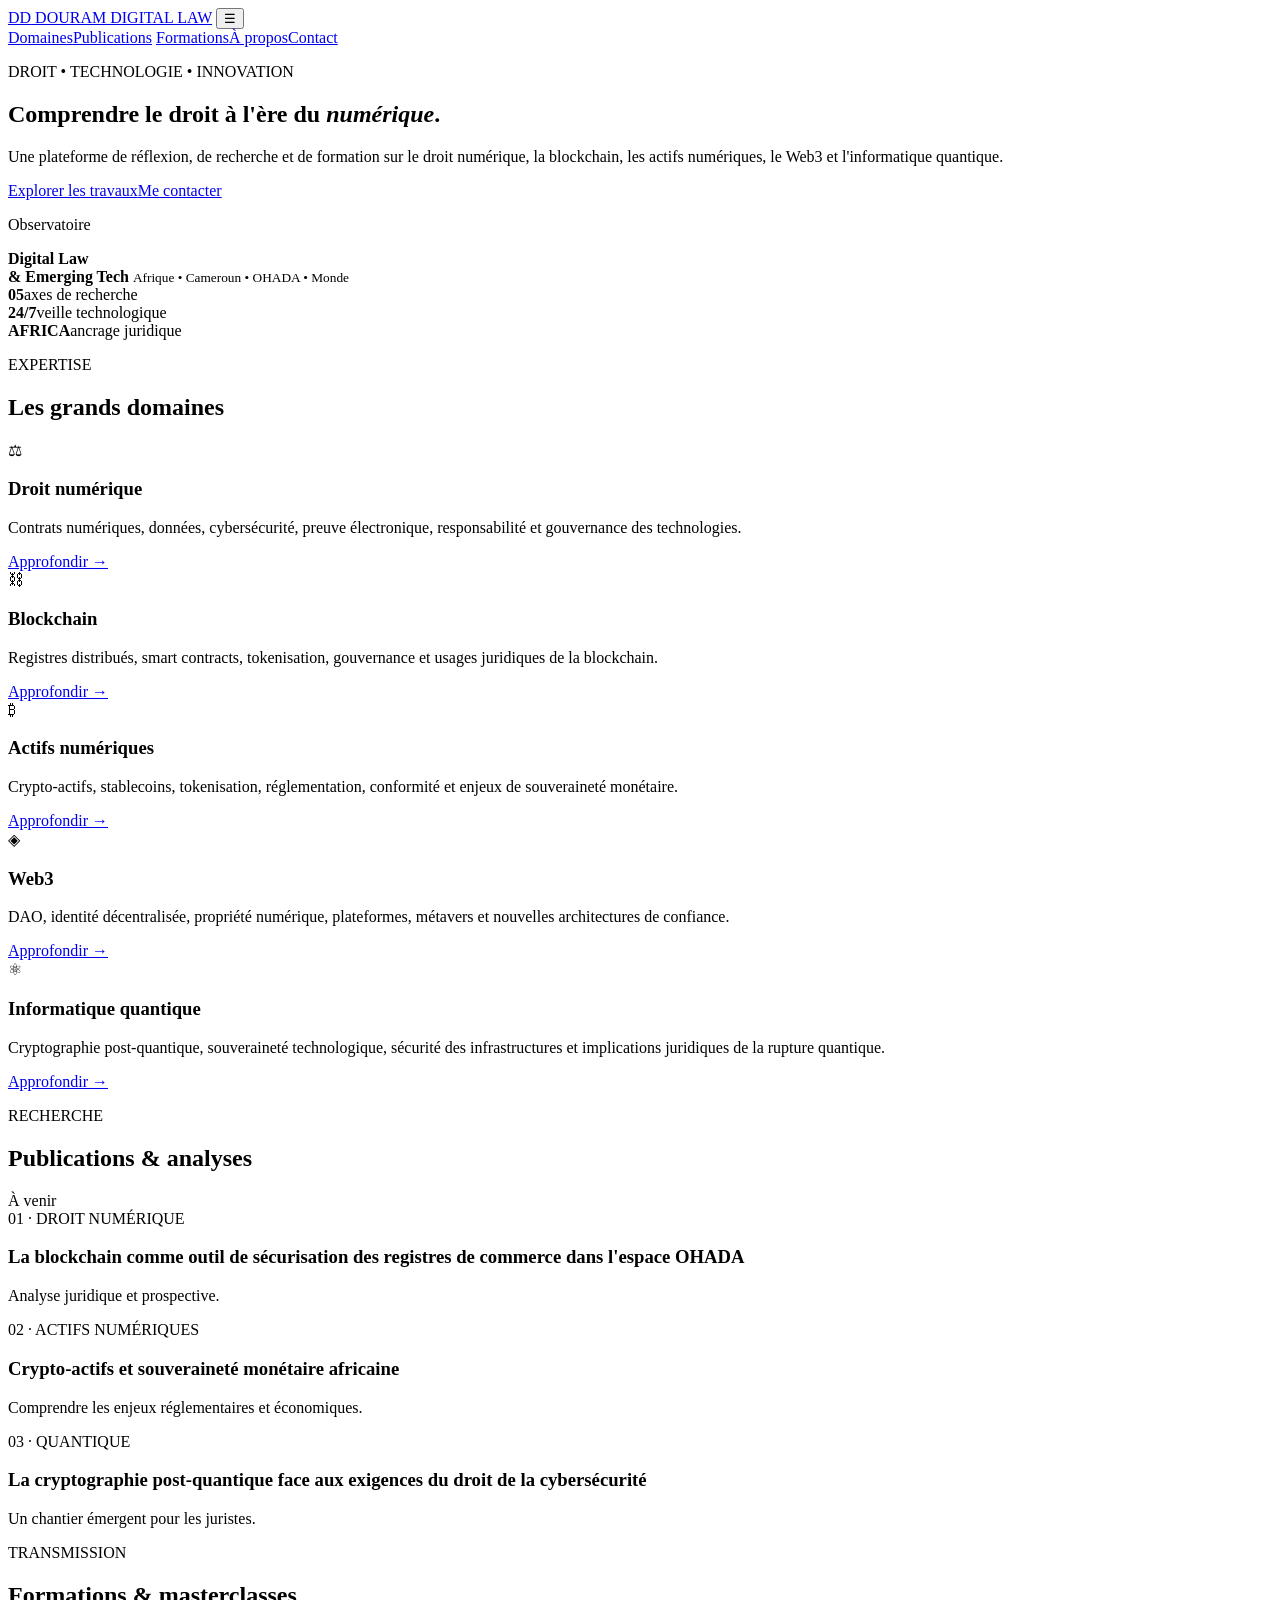
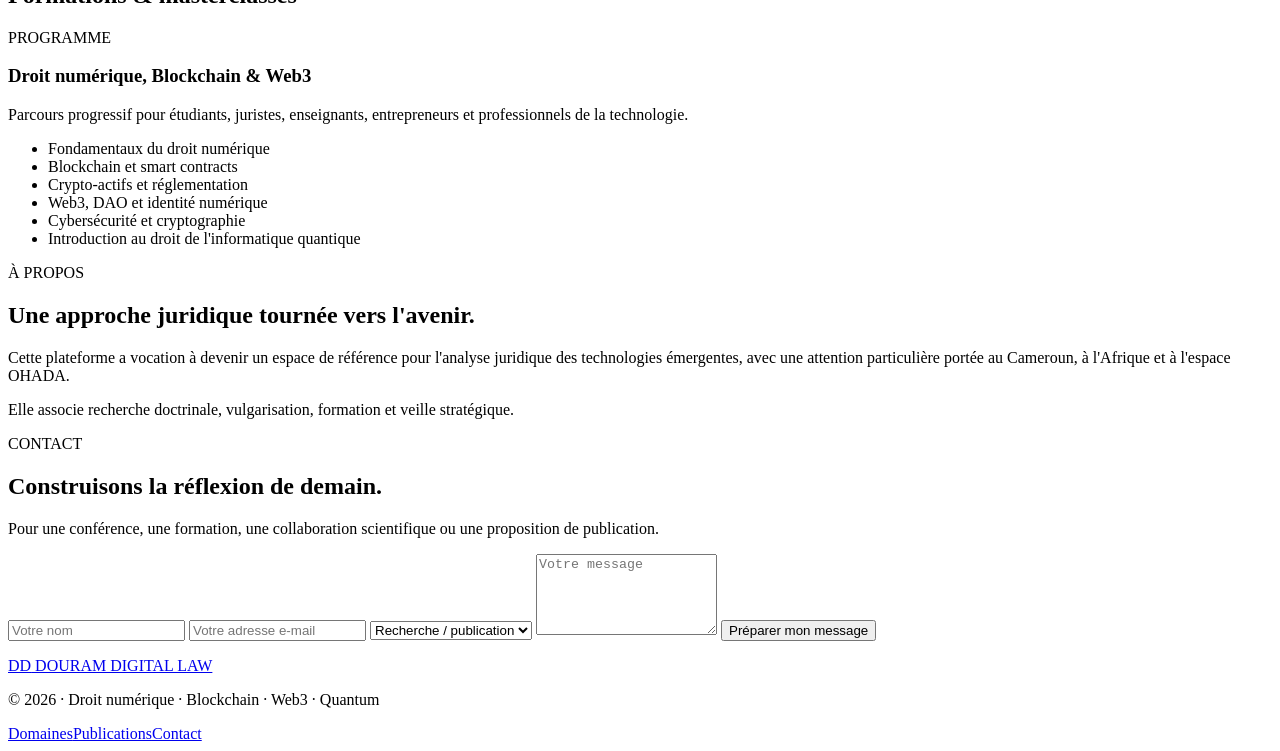
==== index.html @ 8fce08b4 "Add files via upload MISE EN LIGNE DE DOURAM DIGITAL LAW" ====
<!doctype html>
<html lang="fr">
<head>
  <meta charset="utf-8">
  <meta name="viewport" content="width=device-width,initial-scale=1">
  <title>DOURAM Digital Law — Droit numérique, Blockchain, Web3 & Quantum</title>
  <meta name="description" content="Plateforme éditoriale et professionnelle consacrée au droit numérique, à la blockchain, aux actifs numériques, au Web3 et à l'informatique quantique.">
  <link rel="stylesheet" href="assets/style.css">
</head>
<body>
<header class="nav">
  <a class="brand" href="#accueil"><span>DD</span> DOURAM DIGITAL LAW</a>
  <button class="menu" aria-label="Ouvrir le menu">☰</button>
  <nav>
    <a href="#domaines">Domaines</a><a href="#publications">Publications</a>
    <a href="#formations">Formations</a><a href="#apropos">À propos</a><a href="#contact">Contact</a>
  </nav>
</header>

<main>
<section id="accueil" class="hero">
  <div class="hero-copy">
    <p class="eyebrow">DROIT • TECHNOLOGIE • INNOVATION</p>
    <h1>Comprendre le droit à l'ère du <em>numérique</em>.</h1>
    <p class="lead">Une plateforme de réflexion, de recherche et de formation sur le droit numérique, la blockchain, les actifs numériques, le Web3 et l'informatique quantique.</p>
    <div class="actions"><a class="btn primary" href="#publications">Explorer les travaux</a><a class="btn ghost" href="#contact">Me contacter</a></div>
  </div>
  <div class="hero-card">
    <div class="orb"></div><p>Observatoire</p><strong>Digital Law<br>& Emerging Tech</strong>
    <small>Afrique • Cameroun • OHADA • Monde</small>
  </div>
</section>

<section class="stats">
  <div><b>05</b><span>axes de recherche</span></div>
  <div><b>24/7</b><span>veille technologique</span></div>
  <div><b>AFRICA</b><span>ancrage juridique</span></div>
</section>

<section id="domaines" class="section">
  <p class="eyebrow">EXPERTISE</p><h2>Les grands domaines</h2>
  <div class="grid">
    <article class="card"><div class="icon">⚖</div><h3>Droit numérique</h3><p>Contrats numériques, données, cybersécurité, preuve électronique, responsabilité et gouvernance des technologies.</p><a href="#contact">Approfondir →</a></article>
    <article class="card"><div class="icon">⛓</div><h3>Blockchain</h3><p>Registres distribués, smart contracts, tokenisation, gouvernance et usages juridiques de la blockchain.</p><a href="#contact">Approfondir →</a></article>
    <article class="card"><div class="icon">₿</div><h3>Actifs numériques</h3><p>Crypto-actifs, stablecoins, tokenisation, réglementation, conformité et enjeux de souveraineté monétaire.</p><a href="#contact">Approfondir →</a></article>
    <article class="card"><div class="icon">◈</div><h3>Web3</h3><p>DAO, identité décentralisée, propriété numérique, plateformes, métavers et nouvelles architectures de confiance.</p><a href="#contact">Approfondir →</a></article>
    <article class="card wide"><div class="icon">⚛</div><h3>Informatique quantique</h3><p>Cryptographie post-quantique, souveraineté technologique, sécurité des infrastructures et implications juridiques de la rupture quantique.</p><a href="#contact">Approfondir →</a></article>
  </div>
</section>

<section id="publications" class="section dark">
  <div class="section-head"><div><p class="eyebrow">RECHERCHE</p><h2>Publications & analyses</h2></div><span class="pill">À venir</span></div>
  <div class="articles">
    <article><span>01 · DROIT NUMÉRIQUE</span><h3>La blockchain comme outil de sécurisation des registres de commerce dans l'espace OHADA</h3><p>Analyse juridique et prospective.</p></article>
    <article><span>02 · ACTIFS NUMÉRIQUES</span><h3>Crypto-actifs et souveraineté monétaire africaine</h3><p>Comprendre les enjeux réglementaires et économiques.</p></article>
    <article><span>03 · QUANTIQUE</span><h3>La cryptographie post-quantique face aux exigences du droit de la cybersécurité</h3><p>Un chantier émergent pour les juristes.</p></article>
  </div>
</section>

<section id="formations" class="section">
  <p class="eyebrow">TRANSMISSION</p><h2>Formations & masterclasses</h2>
  <div class="feature">
    <div><span class="tag">PROGRAMME</span><h3>Droit numérique, Blockchain & Web3</h3><p>Parcours progressif pour étudiants, juristes, enseignants, entrepreneurs et professionnels de la technologie.</p></div>
    <ul><li>Fondamentaux du droit numérique</li><li>Blockchain et smart contracts</li><li>Crypto-actifs et réglementation</li><li>Web3, DAO et identité numérique</li><li>Cybersécurité et cryptographie</li><li>Introduction au droit de l'informatique quantique</li></ul>
  </div>
</section>

<section id="apropos" class="section about">
  <div><p class="eyebrow">À PROPOS</p><h2>Une approche juridique tournée vers l'avenir.</h2></div>
  <div><p>Cette plateforme a vocation à devenir un espace de référence pour l'analyse juridique des technologies émergentes, avec une attention particulière portée au Cameroun, à l'Afrique et à l'espace OHADA.</p><p>Elle associe recherche doctrinale, vulgarisation, formation et veille stratégique.</p></div>
</section>

<section id="contact" class="section contact">
  <div><p class="eyebrow">CONTACT</p><h2>Construisons la réflexion de demain.</h2><p>Pour une conférence, une formation, une collaboration scientifique ou une proposition de publication.</p></div>
  <form id="contactForm">
    <input required name="name" placeholder="Votre nom">
    <input required type="email" name="email" placeholder="Votre adresse e-mail">
    <select name="subject"><option>Recherche / publication</option><option>Formation</option><option>Conférence</option><option>Partenariat</option></select>
    <textarea required name="message" rows="5" placeholder="Votre message"></textarea>
    <button class="btn primary" type="submit">Préparer mon message</button>
    <p id="formStatus" class="status"></p>
  </form>
</section>
</main>

<footer><div><a class="brand" href="#accueil"><span>DD</span> DOURAM DIGITAL LAW</a><p>© 2026 · Droit numérique · Blockchain · Web3 · Quantum</p></div><div><a href="#domaines">Domaines</a><a href="#publications">Publications</a><a href="#contact">Contact</a></div></footer>
<script src="assets/app.js"></script>
</body>
</html>
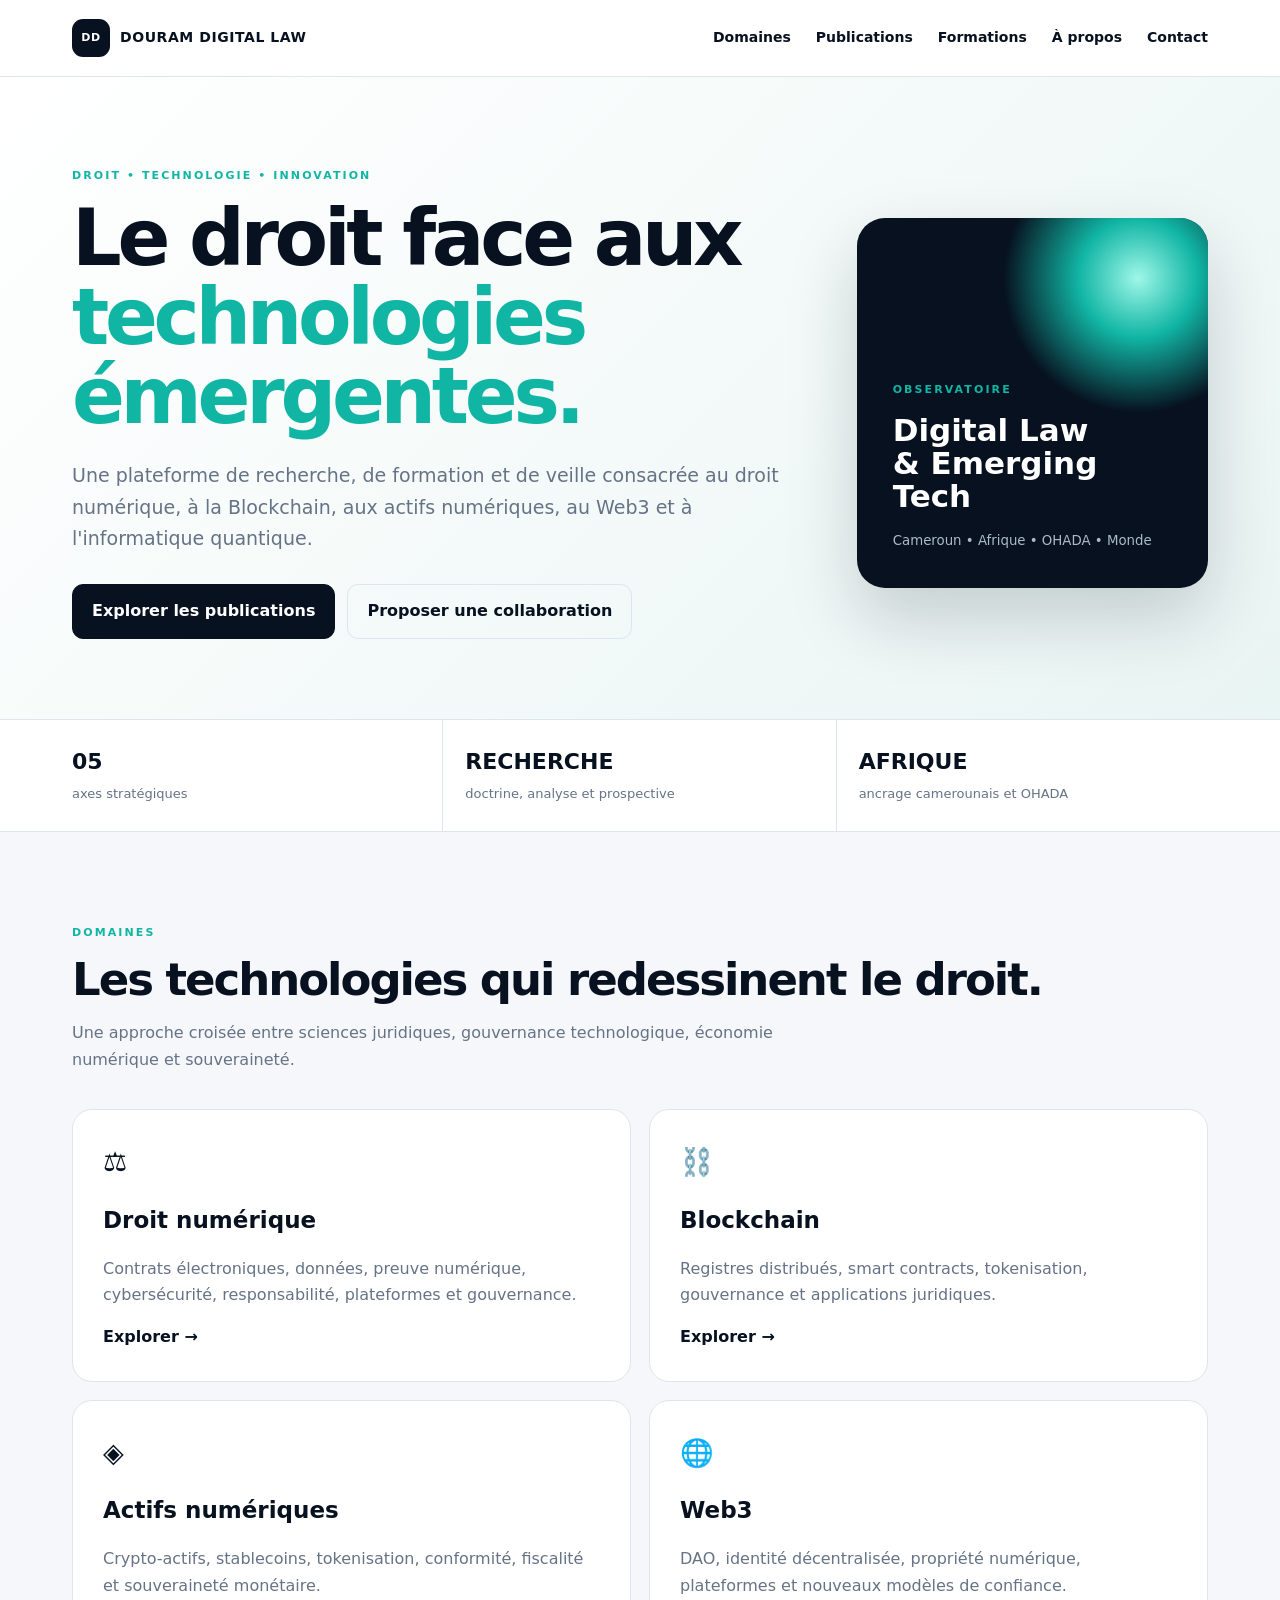
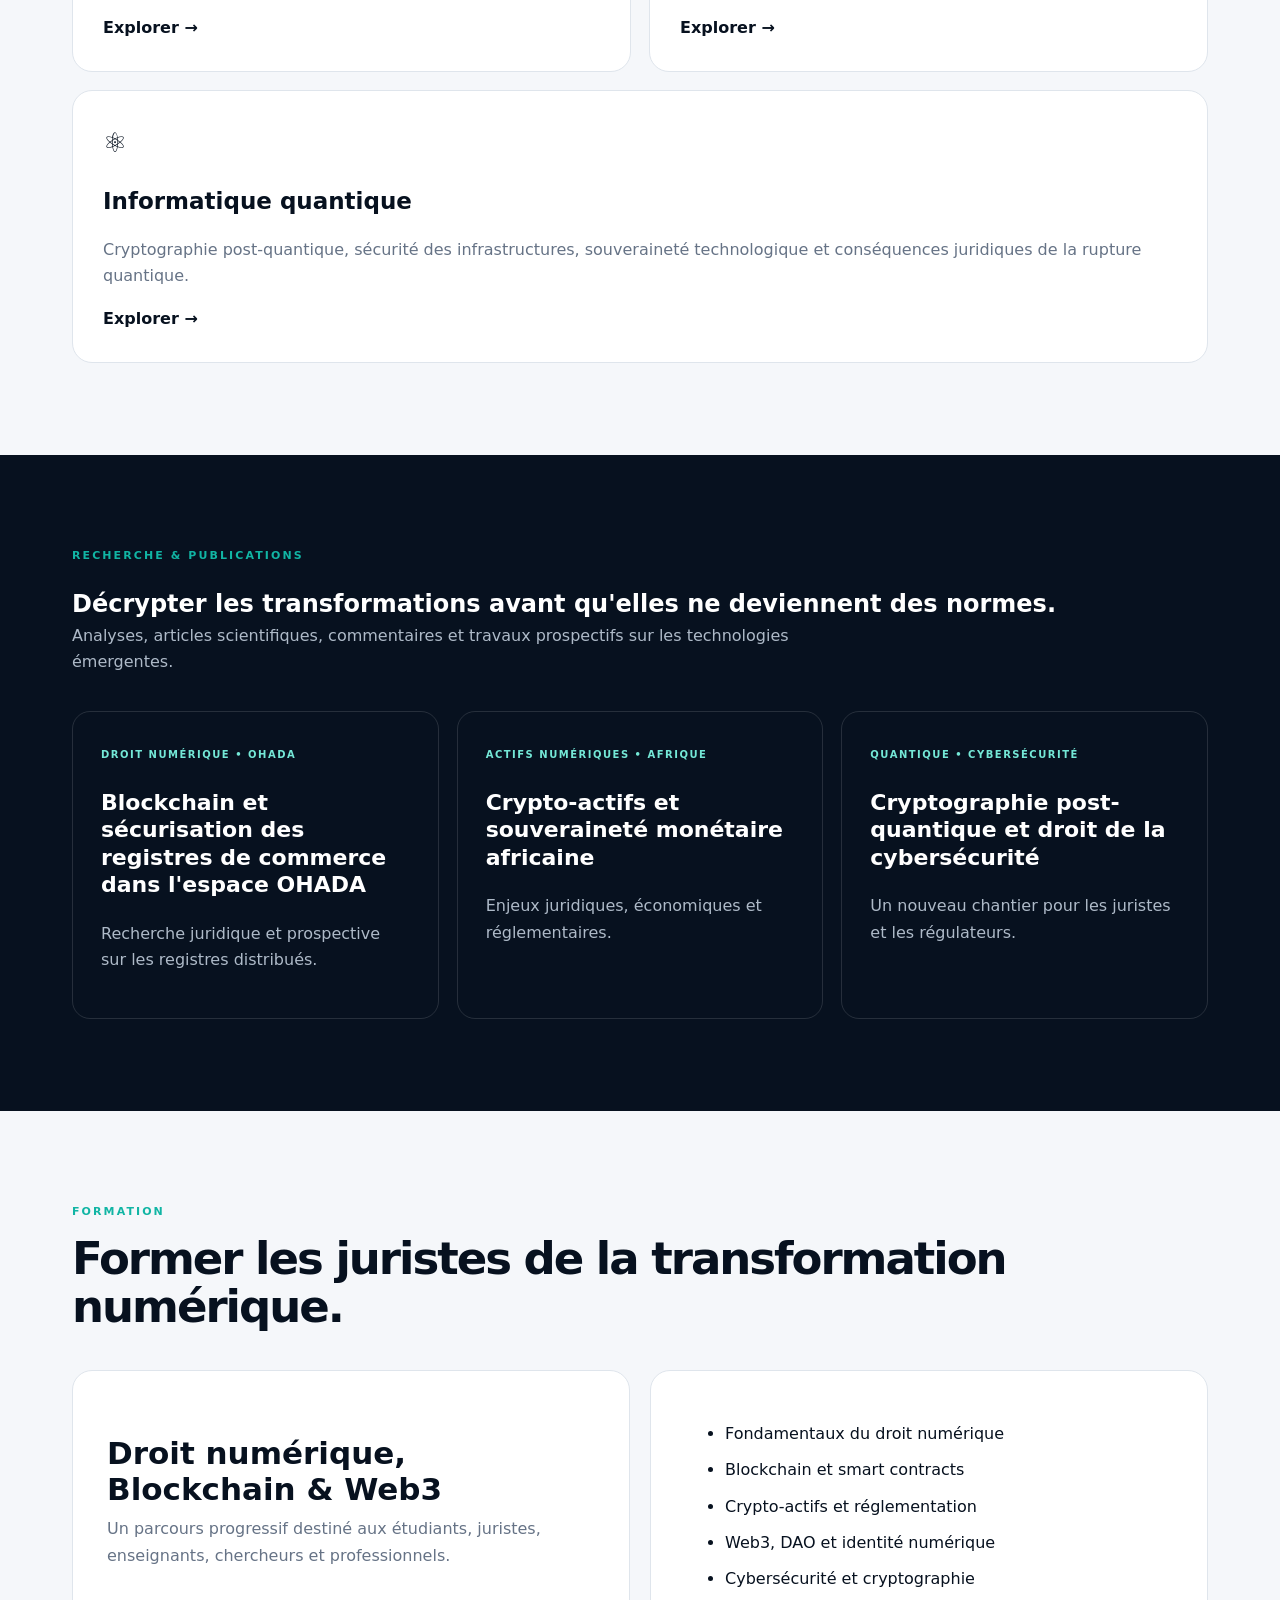
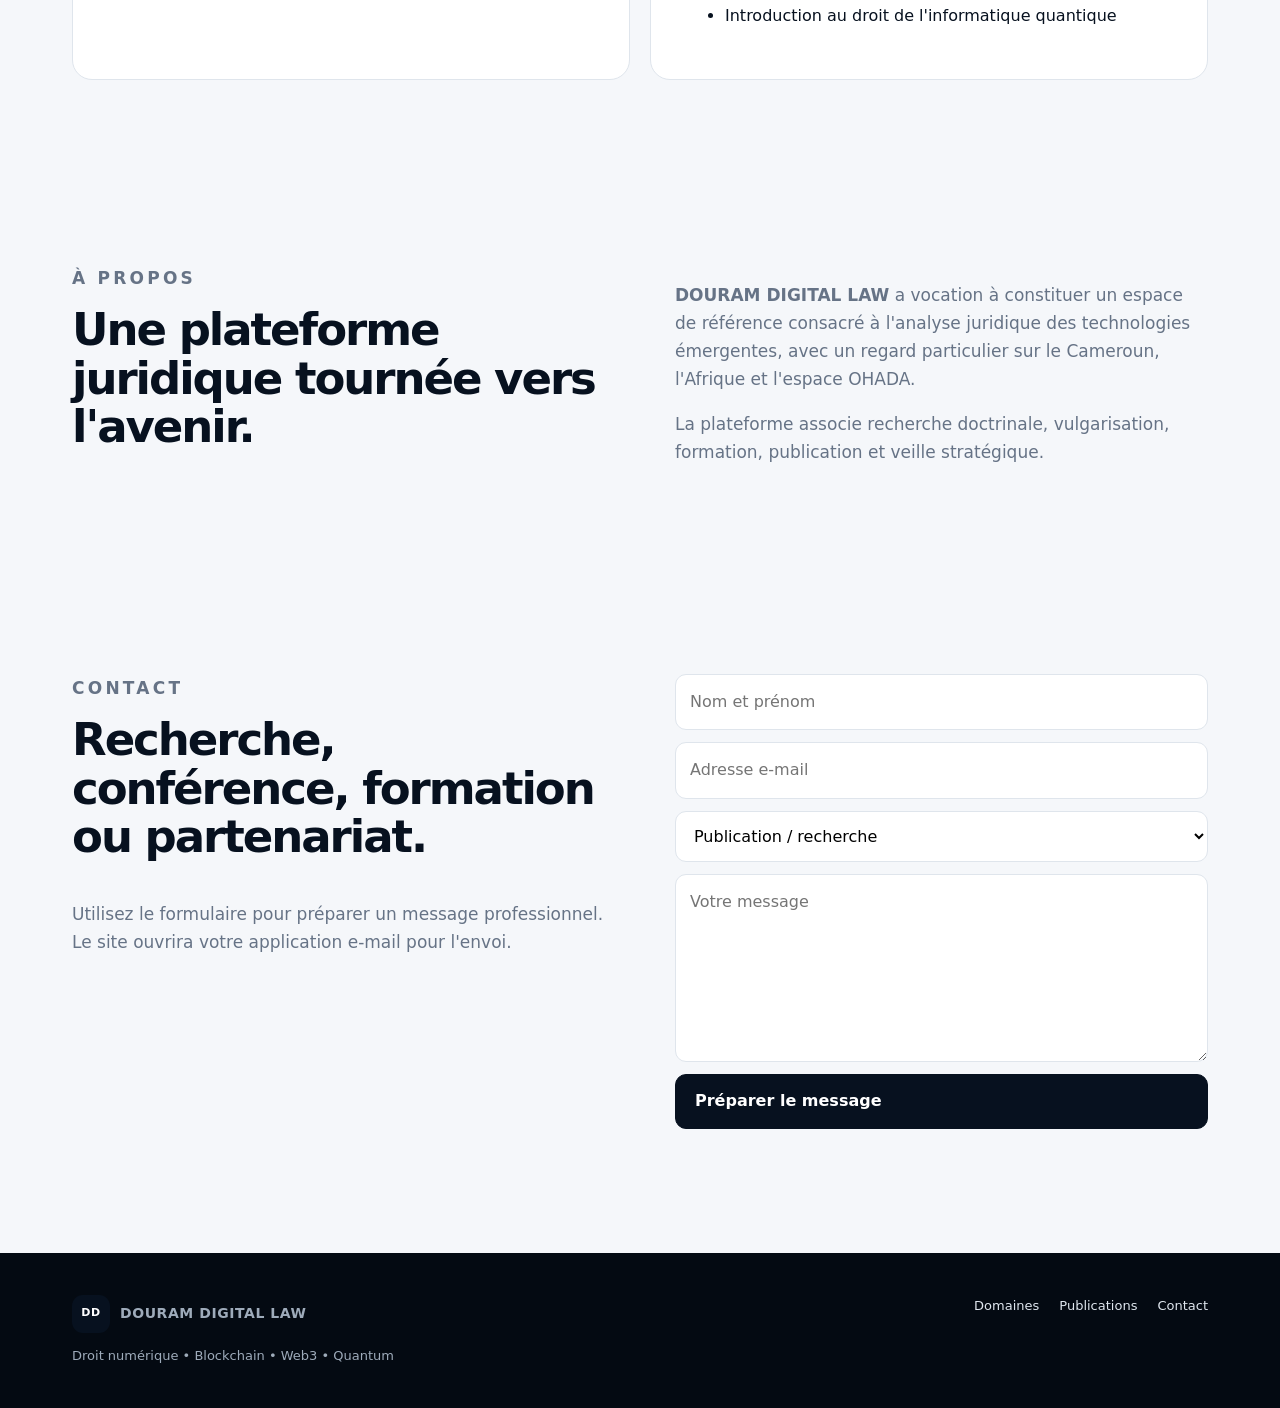
==== commit 949d09ff: "DOURAM DIGITAL LAW" ====
--- a/index.html
+++ b/index.html
@@ -1,89 +1,49 @@
 <!doctype html>
 <html lang="fr">
 <head>
-  <meta charset="utf-8">
-  <meta name="viewport" content="width=device-width,initial-scale=1">
-  <title>DOURAM Digital Law — Droit numérique, Blockchain, Web3 & Quantum</title>
-  <meta name="description" content="Plateforme éditoriale et professionnelle consacrée au droit numérique, à la blockchain, aux actifs numériques, au Web3 et à l'informatique quantique.">
-  <link rel="stylesheet" href="assets/style.css">
+<meta charset="utf-8"><meta name="viewport" content="width=device-width,initial-scale=1">
+<title>DOURAM DIGITAL LAW | Droit numérique & technologies émergentes</title>
+<meta name="description" content="DOURAM DIGITAL LAW — recherche, formation et veille sur le droit numérique, la blockchain, les actifs numériques, le Web3, la cybersécurité et l'informatique quantique.">
+<meta name="theme-color" content="#07111f">
+<meta property="og:title" content="DOURAM DIGITAL LAW"><meta property="og:description" content="Droit numérique, Blockchain, Actifs numériques, Web3 et Informatique quantique."><meta property="og:type" content="website">
+<style>
+:root{--ink:#07111f;--muted:#667386;--line:#dfe5ec;--bg:#f5f7fa;--card:#fff;--a:#11b5a4;--dark:#07111f;--max:1180px}
+*{box-sizing:border-box}html{scroll-behavior:smooth}body{margin:0;font-family:Inter,system-ui,-apple-system,"Segoe UI",sans-serif;background:var(--bg);color:var(--ink);line-height:1.65}a{color:inherit}button,input,textarea,select{font:inherit}
+.nav{position:sticky;top:0;z-index:20;background:#fffffff2;backdrop-filter:blur(14px);border-bottom:1px solid var(--line)}.navin{max-width:var(--max);height:76px;margin:auto;padding:0 22px;display:flex;align-items:center;justify-content:space-between}.brand{display:flex;gap:10px;align-items:center;text-decoration:none;font-weight:900;font-size:14px;letter-spacing:.04em}.mark{width:38px;height:38px;border-radius:11px;background:var(--dark);color:#fff;display:grid;place-items:center;font-size:11px}.links{display:flex;gap:25px}.links a{text-decoration:none;font-size:14px;font-weight:700}.menu{display:none;border:0;background:none;font-size:25px}
+.hero{background:linear-gradient(135deg,#fff,#e9f5f3);border-bottom:1px solid var(--line)}.heroin{max-width:var(--max);margin:auto;padding:90px 22px 80px;display:grid;grid-template-columns:1.35fr .65fr;gap:55px;align-items:center}.ey{font-size:11px;font-weight:900;letter-spacing:.19em;color:var(--a);margin:0 0 14px}.hero h1{font-size:clamp(43px,7vw,78px);line-height:1.01;letter-spacing:-.055em;margin:0}.hero h1 span{color:var(--a)}.lead{font-size:19px;color:var(--muted);max-width:720px;margin:25px 0 30px}.actions{display:flex;gap:12px;flex-wrap:wrap}.btn{display:inline-flex;padding:13px 19px;border-radius:11px;text-decoration:none;font-weight:800;border:1px solid var(--line);cursor:pointer}.primary{background:var(--dark);color:#fff;border-color:var(--dark)}.hero-panel{min-height:370px;border-radius:28px;background:var(--dark);color:#fff;padding:36px;position:relative;overflow:hidden;display:flex;flex-direction:column;justify-content:end;box-shadow:0 30px 70px #07111f2e}.glow{position:absolute;width:280px;height:280px;border-radius:50%;right:-70px;top:-80px;background:radial-gradient(circle,#9ff7e8,#11b5a4 30%,transparent 68%)}.hero-panel strong{font-size:31px;line-height:1.08}.hero-panel small{color:#aebac8;margin-top:16px}
+.band{background:#fff;border-bottom:1px solid var(--line)}.bandin{max-width:var(--max);margin:auto;display:grid;grid-template-columns:repeat(3,1fr)}.metric{padding:24px 22px;border-right:1px solid var(--line)}.metric:last-child{border:0}.metric b{display:block;font-size:22px}.metric span{font-size:13px;color:var(--muted)}
+.section{max-width:var(--max);margin:auto;padding:92px 22px}.section h2{font-size:45px;line-height:1.08;letter-spacing:-.045em;margin:0 0 38px}.sub{color:var(--muted);max-width:760px;margin-top:-22px;margin-bottom:36px}.cards{display:grid;grid-template-columns:repeat(2,1fr);gap:18px}.card{background:var(--card);border:1px solid var(--line);border-radius:20px;padding:30px}.card.full{grid-column:1/-1}.ico{font-size:27px;margin-bottom:17px}.card h3{font-size:23px;margin:0 0 7px}.card p{color:var(--muted)}.card a{font-weight:850;text-decoration:none}
+.dark{max-width:none;background:var(--dark);color:#fff}.darkin{max-width:var(--max);margin:auto;padding:92px 22px}.dark .sub{color:#aebac8}.pubs{display:grid;grid-template-columns:repeat(3,1fr);gap:18px}.pub{border:1px solid #ffffff20;border-radius:18px;padding:28px;min-height:245px}.pub label{font-size:10px;letter-spacing:.15em;color:#74e8d7;font-weight:850}.pub h3{font-size:22px;line-height:1.25}.pub p{color:#aebac8}
+.program{display:grid;grid-template-columns:1fr 1fr;gap:20px}.program>div{background:#fff;border:1px solid var(--line);border-radius:20px;padding:34px}.program h3{font-size:31px;line-height:1.15}.program li{margin:10px 0}.about,.contact{display:grid;grid-template-columns:1fr 1fr;gap:70px}.about p,.contact p{color:var(--muted);font-size:17px}
+form{display:grid;gap:12px}input,textarea,select{width:100%;padding:14px;border:1px solid var(--line);border-radius:11px;background:#fff}input:focus,textarea:focus,select:focus{outline:2px solid #11b5a433;border-color:var(--a)}.status{font-size:13px;color:var(--a);min-height:20px}
+footer{background:#040a12;color:#9eabba}.footin{max-width:var(--max);margin:auto;padding:42px 22px;display:flex;justify-content:space-between;gap:25px}.footlinks{display:flex;gap:20px;font-size:13px}.footlinks a{text-decoration:none;color:#dfe6ee}
+@media(max-width:800px){.links{display:none}.links.open{display:flex;position:absolute;left:0;right:0;top:76px;background:#fff;padding:20px 22px;flex-direction:column;border-bottom:1px solid var(--line)}.menu{display:block}.heroin,.cards,.pubs,.program,.about,.contact{grid-template-columns:1fr}.card.full{grid-column:auto}.hero-panel{min-height:300px}.bandin{grid-template-columns:1fr}.metric{border-right:0;border-bottom:1px solid var(--line)}.section,.darkin{padding-top:70px;padding-bottom:70px}.section h2{font-size:37px}.footin{flex-direction:column}}
+</style>
 </head>
 <body>
-<header class="nav">
-  <a class="brand" href="#accueil"><span>DD</span> DOURAM DIGITAL LAW</a>
-  <button class="menu" aria-label="Ouvrir le menu">☰</button>
-  <nav>
-    <a href="#domaines">Domaines</a><a href="#publications">Publications</a>
-    <a href="#formations">Formations</a><a href="#apropos">À propos</a><a href="#contact">Contact</a>
-  </nav>
-</header>
-
+<header class="nav"><div class="navin"><a class="brand" href="#accueil"><span class="mark">DD</span>DOURAM DIGITAL LAW</a><button class="menu" aria-label="Menu">☰</button><nav class="links"><a href="#domaines">Domaines</a><a href="#publications">Publications</a><a href="#formations">Formations</a><a href="#apropos">À propos</a><a href="#contact">Contact</a></nav></div></header>
 <main>
-<section id="accueil" class="hero">
-  <div class="hero-copy">
-    <p class="eyebrow">DROIT • TECHNOLOGIE • INNOVATION</p>
-    <h1>Comprendre le droit à l'ère du <em>numérique</em>.</h1>
-    <p class="lead">Une plateforme de réflexion, de recherche et de formation sur le droit numérique, la blockchain, les actifs numériques, le Web3 et l'informatique quantique.</p>
-    <div class="actions"><a class="btn primary" href="#publications">Explorer les travaux</a><a class="btn ghost" href="#contact">Me contacter</a></div>
-  </div>
-  <div class="hero-card">
-    <div class="orb"></div><p>Observatoire</p><strong>Digital Law<br>& Emerging Tech</strong>
-    <small>Afrique • Cameroun • OHADA • Monde</small>
-  </div>
-</section>
-
-<section class="stats">
-  <div><b>05</b><span>axes de recherche</span></div>
-  <div><b>24/7</b><span>veille technologique</span></div>
-  <div><b>AFRICA</b><span>ancrage juridique</span></div>
-</section>
-
-<section id="domaines" class="section">
-  <p class="eyebrow">EXPERTISE</p><h2>Les grands domaines</h2>
-  <div class="grid">
-    <article class="card"><div class="icon">⚖</div><h3>Droit numérique</h3><p>Contrats numériques, données, cybersécurité, preuve électronique, responsabilité et gouvernance des technologies.</p><a href="#contact">Approfondir →</a></article>
-    <article class="card"><div class="icon">⛓</div><h3>Blockchain</h3><p>Registres distribués, smart contracts, tokenisation, gouvernance et usages juridiques de la blockchain.</p><a href="#contact">Approfondir →</a></article>
-    <article class="card"><div class="icon">₿</div><h3>Actifs numériques</h3><p>Crypto-actifs, stablecoins, tokenisation, réglementation, conformité et enjeux de souveraineté monétaire.</p><a href="#contact">Approfondir →</a></article>
-    <article class="card"><div class="icon">◈</div><h3>Web3</h3><p>DAO, identité décentralisée, propriété numérique, plateformes, métavers et nouvelles architectures de confiance.</p><a href="#contact">Approfondir →</a></article>
-    <article class="card wide"><div class="icon">⚛</div><h3>Informatique quantique</h3><p>Cryptographie post-quantique, souveraineté technologique, sécurité des infrastructures et implications juridiques de la rupture quantique.</p><a href="#contact">Approfondir →</a></article>
-  </div>
-</section>
-
-<section id="publications" class="section dark">
-  <div class="section-head"><div><p class="eyebrow">RECHERCHE</p><h2>Publications & analyses</h2></div><span class="pill">À venir</span></div>
-  <div class="articles">
-    <article><span>01 · DROIT NUMÉRIQUE</span><h3>La blockchain comme outil de sécurisation des registres de commerce dans l'espace OHADA</h3><p>Analyse juridique et prospective.</p></article>
-    <article><span>02 · ACTIFS NUMÉRIQUES</span><h3>Crypto-actifs et souveraineté monétaire africaine</h3><p>Comprendre les enjeux réglementaires et économiques.</p></article>
-    <article><span>03 · QUANTIQUE</span><h3>La cryptographie post-quantique face aux exigences du droit de la cybersécurité</h3><p>Un chantier émergent pour les juristes.</p></article>
-  </div>
-</section>
-
-<section id="formations" class="section">
-  <p class="eyebrow">TRANSMISSION</p><h2>Formations & masterclasses</h2>
-  <div class="feature">
-    <div><span class="tag">PROGRAMME</span><h3>Droit numérique, Blockchain & Web3</h3><p>Parcours progressif pour étudiants, juristes, enseignants, entrepreneurs et professionnels de la technologie.</p></div>
-    <ul><li>Fondamentaux du droit numérique</li><li>Blockchain et smart contracts</li><li>Crypto-actifs et réglementation</li><li>Web3, DAO et identité numérique</li><li>Cybersécurité et cryptographie</li><li>Introduction au droit de l'informatique quantique</li></ul>
-  </div>
-</section>
-
-<section id="apropos" class="section about">
-  <div><p class="eyebrow">À PROPOS</p><h2>Une approche juridique tournée vers l'avenir.</h2></div>
-  <div><p>Cette plateforme a vocation à devenir un espace de référence pour l'analyse juridique des technologies émergentes, avec une attention particulière portée au Cameroun, à l'Afrique et à l'espace OHADA.</p><p>Elle associe recherche doctrinale, vulgarisation, formation et veille stratégique.</p></div>
-</section>
-
-<section id="contact" class="section contact">
-  <div><p class="eyebrow">CONTACT</p><h2>Construisons la réflexion de demain.</h2><p>Pour une conférence, une formation, une collaboration scientifique ou une proposition de publication.</p></div>
-  <form id="contactForm">
-    <input required name="name" placeholder="Votre nom">
-    <input required type="email" name="email" placeholder="Votre adresse e-mail">
-    <select name="subject"><option>Recherche / publication</option><option>Formation</option><option>Conférence</option><option>Partenariat</option></select>
-    <textarea required name="message" rows="5" placeholder="Votre message"></textarea>
-    <button class="btn primary" type="submit">Préparer mon message</button>
-    <p id="formStatus" class="status"></p>
-  </form>
-</section>
+<section id="accueil" class="hero"><div class="heroin"><div><p class="ey">DROIT • TECHNOLOGIE • INNOVATION</p><h1>Le droit face aux <span>technologies émergentes.</span></h1><p class="lead">Une plateforme de recherche, de formation et de veille consacrée au droit numérique, à la Blockchain, aux actifs numériques, au Web3 et à l'informatique quantique.</p><div class="actions"><a class="btn primary" href="#publications">Explorer les publications</a><a class="btn" href="#contact">Proposer une collaboration</a></div></div><div class="hero-panel"><div class="glow"></div><p class="ey">OBSERVATOIRE</p><strong>Digital Law<br>& Emerging Tech</strong><small>Cameroun • Afrique • OHADA • Monde</small></div></div></section>
+<section class="band"><div class="bandin"><div class="metric"><b>05</b><span>axes stratégiques</span></div><div class="metric"><b>RECHERCHE</b><span>doctrine, analyse et prospective</span></div><div class="metric"><b>AFRIQUE</b><span>ancrage camerounais et OHADA</span></div></div></section>
+<section id="domaines" class="section"><p class="ey">DOMAINES</p><h2>Les technologies qui redessinent le droit.</h2><p class="sub">Une approche croisée entre sciences juridiques, gouvernance technologique, économie numérique et souveraineté.</p><div class="cards">
+<article class="card"><div class="ico">⚖️</div><h3>Droit numérique</h3><p>Contrats électroniques, données, preuve numérique, cybersécurité, responsabilité, plateformes et gouvernance.</p><a href="#contact">Explorer →</a></article>
+<article class="card"><div class="ico">⛓️</div><h3>Blockchain</h3><p>Registres distribués, smart contracts, tokenisation, gouvernance et applications juridiques.</p><a href="#contact">Explorer →</a></article>
+<article class="card"><div class="ico">◈</div><h3>Actifs numériques</h3><p>Crypto-actifs, stablecoins, tokenisation, conformité, fiscalité et souveraineté monétaire.</p><a href="#contact">Explorer →</a></article>
+<article class="card"><div class="ico">🌐</div><h3>Web3</h3><p>DAO, identité décentralisée, propriété numérique, plateformes et nouveaux modèles de confiance.</p><a href="#contact">Explorer →</a></article>
+<article class="card full"><div class="ico">⚛️</div><h3>Informatique quantique</h3><p>Cryptographie post-quantique, sécurité des infrastructures, souveraineté technologique et conséquences juridiques de la rupture quantique.</p><a href="#contact">Explorer →</a></article>
+</div></section>
+<section id="publications" class="dark"><div class="darkin"><p class="ey">RECHERCHE & PUBLICATIONS</p><h2>Décrypter les transformations avant qu'elles ne deviennent des normes.</h2><p class="sub">Analyses, articles scientifiques, commentaires et travaux prospectifs sur les technologies émergentes.</p><div class="pubs">
+<article class="pub"><label>DROIT NUMÉRIQUE • OHADA</label><h3>Blockchain et sécurisation des registres de commerce dans l'espace OHADA</h3><p>Recherche juridique et prospective sur les registres distribués.</p></article>
+<article class="pub"><label>ACTIFS NUMÉRIQUES • AFRIQUE</label><h3>Crypto-actifs et souveraineté monétaire africaine</h3><p>Enjeux juridiques, économiques et réglementaires.</p></article>
+<article class="pub"><label>QUANTIQUE • CYBERSÉCURITÉ</label><h3>Cryptographie post-quantique et droit de la cybersécurité</h3><p>Un nouveau chantier pour les juristes et les régulateurs.</p></article>
+</div></div></section>
+<section id="formations" class="section"><p class="ey">FORMATION</p><h2>Former les juristes de la transformation numérique.</h2><div class="program"><div><h3>Droit numérique, Blockchain & Web3</h3><p class="sub">Un parcours progressif destiné aux étudiants, juristes, enseignants, chercheurs et professionnels.</p></div><div><ul><li>Fondamentaux du droit numérique</li><li>Blockchain et smart contracts</li><li>Crypto-actifs et réglementation</li><li>Web3, DAO et identité numérique</li><li>Cybersécurité et cryptographie</li><li>Introduction au droit de l'informatique quantique</li></ul></div></div></section>
+<section id="apropos" class="section about"><div><p class="ey">À PROPOS</p><h2>Une plateforme juridique tournée vers l'avenir.</h2></div><div><p><strong>DOURAM DIGITAL LAW</strong> a vocation à constituer un espace de référence consacré à l'analyse juridique des technologies émergentes, avec un regard particulier sur le Cameroun, l'Afrique et l'espace OHADA.</p><p>La plateforme associe recherche doctrinale, vulgarisation, formation, publication et veille stratégique.</p></div></section>
+<section id="contact" class="section contact"><div><p class="ey">CONTACT</p><h2>Recherche, conférence, formation ou partenariat.</h2><p>Utilisez le formulaire pour préparer un message professionnel. Le site ouvrira votre application e-mail pour l'envoi.</p></div><form id="contactForm"><input required name="name" placeholder="Nom et prénom"><input required type="email" name="email" placeholder="Adresse e-mail"><select name="subject"><option>Publication / recherche</option><option>Formation</option><option>Conférence</option><option>Partenariat</option><option>Autre</option></select><textarea required name="message" rows="6" placeholder="Votre message"></textarea><button class="btn primary" type="submit">Préparer le message</button><div id="status" class="status"></div></form></section>
 </main>
-
-<footer><div><a class="brand" href="#accueil"><span>DD</span> DOURAM DIGITAL LAW</a><p>© 2026 · Droit numérique · Blockchain · Web3 · Quantum</p></div><div><a href="#domaines">Domaines</a><a href="#publications">Publications</a><a href="#contact">Contact</a></div></footer>
-<script src="assets/app.js"></script>
-</body>
-</html>+<footer><div class="footin"><div><a class="brand" href="#accueil"><span class="mark">DD</span>DOURAM DIGITAL LAW</a><div style="margin-top:12px;font-size:13px">Droit numérique • Blockchain • Web3 • Quantum</div></div><div class="footlinks"><a href="#domaines">Domaines</a><a href="#publications">Publications</a><a href="#contact">Contact</a></div></div></footer>
+<script>
+const menu=document.querySelector('.menu'),links=document.querySelector('.links');menu.addEventListener('click',()=>links.classList.toggle('open'));document.querySelectorAll('.links a').forEach(a=>a.addEventListener('click',()=>links.classList.remove('open')));
+document.getElementById('contactForm').addEventListener('submit',e=>{e.preventDefault();const d=new FormData(e.currentTarget);const s=encodeURIComponent('[DOURAM DIGITAL LAW] '+d.get('subject'));const b=encodeURIComponent('Nom: '+d.get('name')+'\nEmail: '+d.get('email')+'\n\n'+d.get('message'));document.getElementById('status').textContent='Ouverture de votre application e-mail…';window.location.href='mailto:contact@douramdigital.law?subject='+s+'&body='+b});
+</script>
+</body></html>
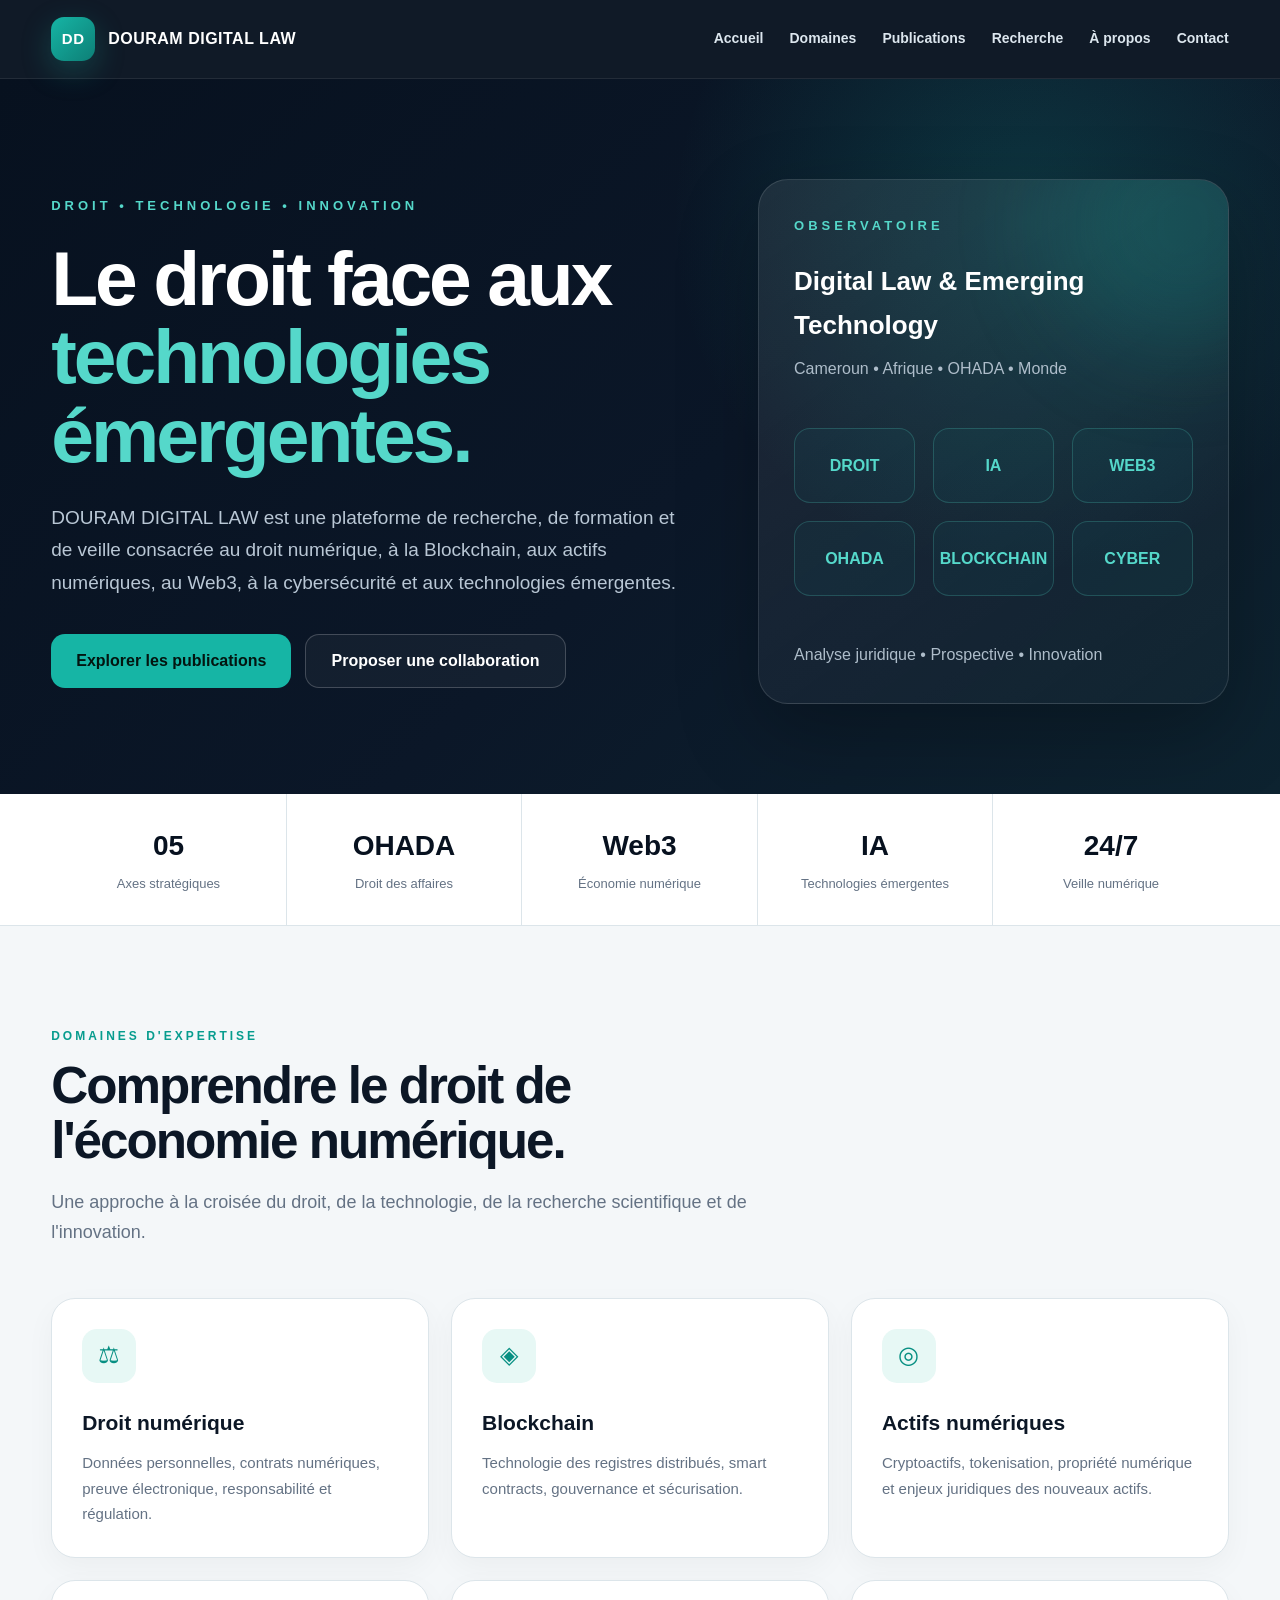
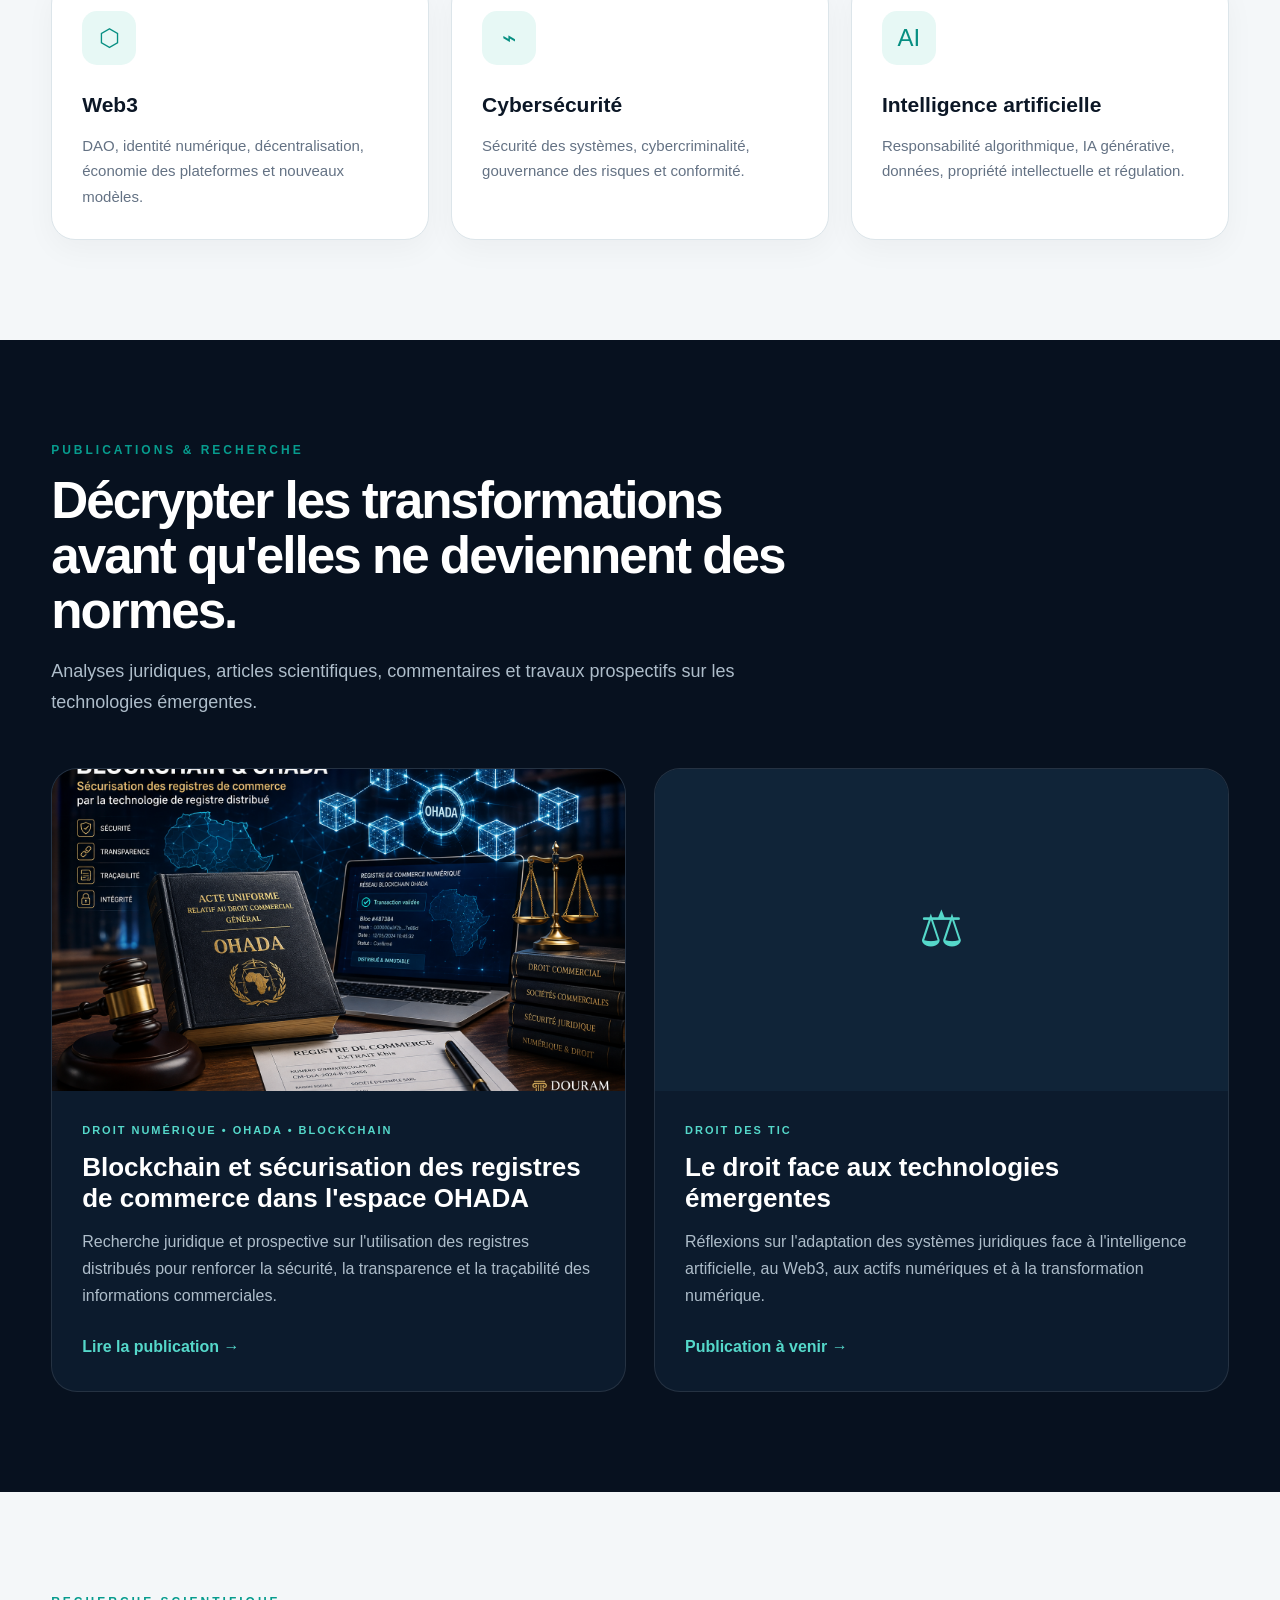
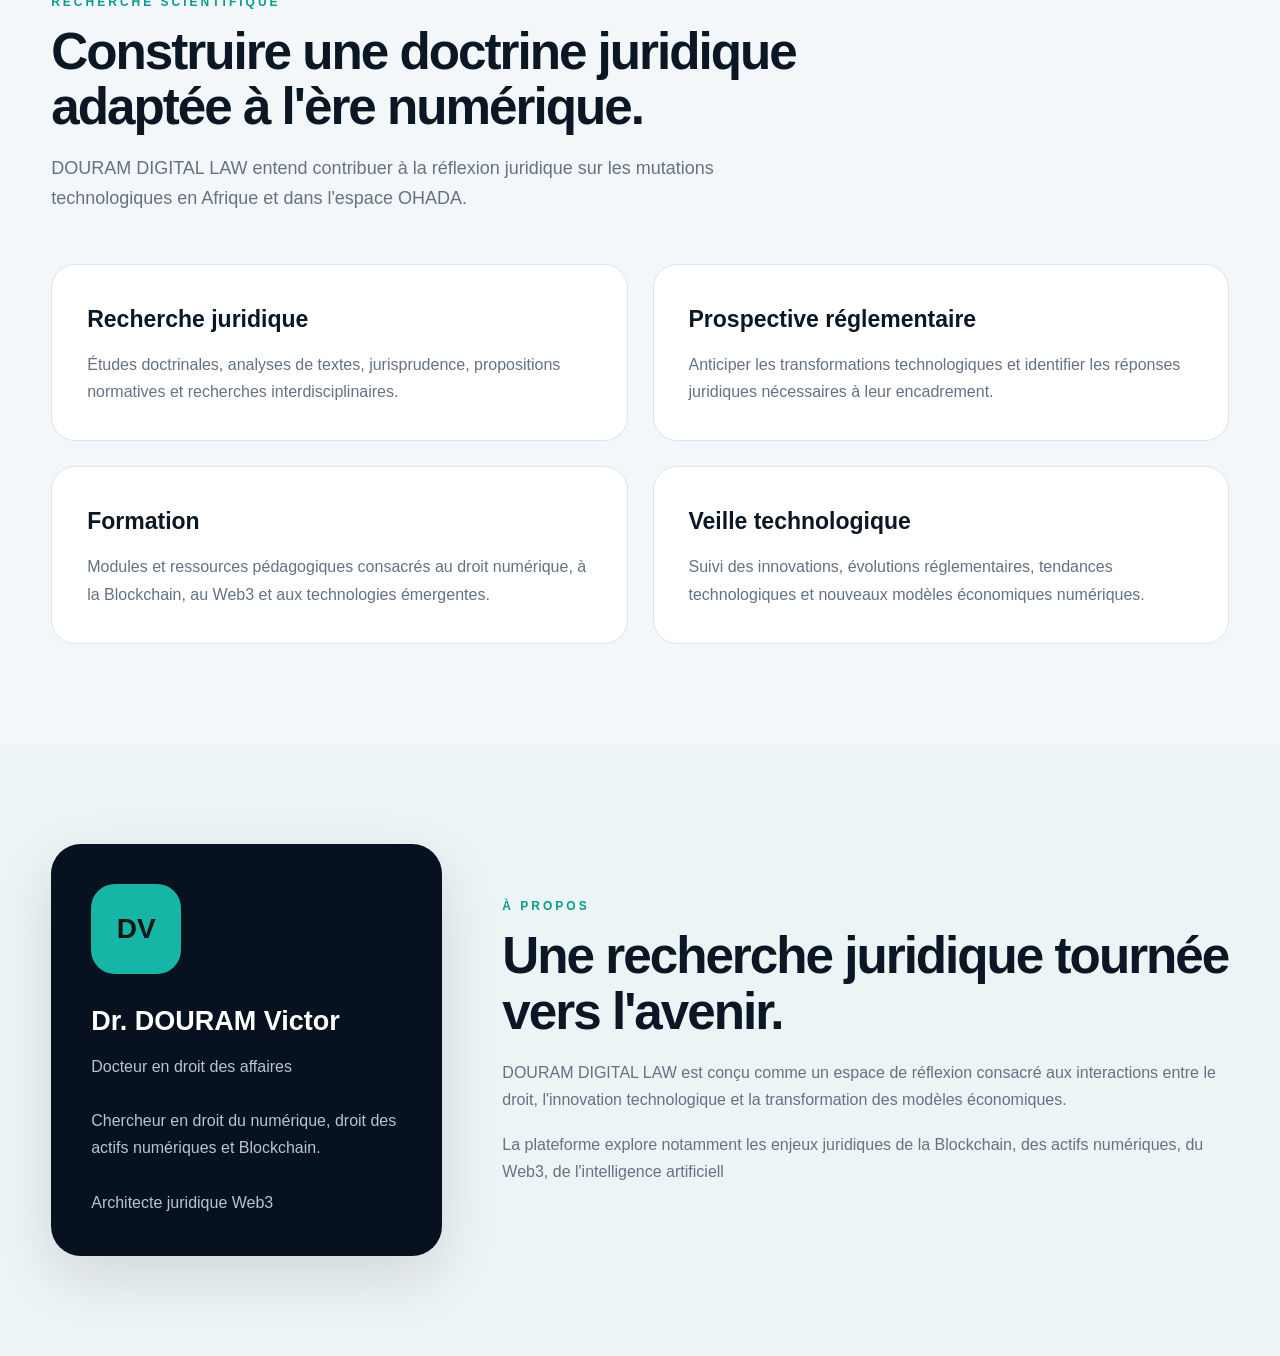
==== commit f105bb99: "Update index.html" ====
--- a/index.html
+++ b/index.html
@@ -1,49 +1,1148 @@
-<!doctype html>
+<!DOCTYPE html>
 <html lang="fr">
 <head>
-<meta charset="utf-8"><meta name="viewport" content="width=device-width,initial-scale=1">
-<title>DOURAM DIGITAL LAW | Droit numérique & technologies émergentes</title>
-<meta name="description" content="DOURAM DIGITAL LAW — recherche, formation et veille sur le droit numérique, la blockchain, les actifs numériques, le Web3, la cybersécurité et l'informatique quantique.">
+<meta charset="UTF-8">
+<meta name="viewport" content="width=device-width, initial-scale=1.0">
+
+<title>DOURAM DIGITAL LAW | Droit numérique, Blockchain & Technologies</title>
+
+<meta name="description"
+content="DOURAM DIGITAL LAW – plateforme de recherche, de formation et de veille consacrée au droit numérique, à la blockchain, aux actifs numériques, au Web3, à la cybersécurité et aux technologies émergentes.">
+
 <meta name="theme-color" content="#07111f">
-<meta property="og:title" content="DOURAM DIGITAL LAW"><meta property="og:description" content="Droit numérique, Blockchain, Actifs numériques, Web3 et Informatique quantique."><meta property="og:type" content="website">
+
 <style>
-:root{--ink:#07111f;--muted:#667386;--line:#dfe5ec;--bg:#f5f7fa;--card:#fff;--a:#11b5a4;--dark:#07111f;--max:1180px}
-*{box-sizing:border-box}html{scroll-behavior:smooth}body{margin:0;font-family:Inter,system-ui,-apple-system,"Segoe UI",sans-serif;background:var(--bg);color:var(--ink);line-height:1.65}a{color:inherit}button,input,textarea,select{font:inherit}
-.nav{position:sticky;top:0;z-index:20;background:#fffffff2;backdrop-filter:blur(14px);border-bottom:1px solid var(--line)}.navin{max-width:var(--max);height:76px;margin:auto;padding:0 22px;display:flex;align-items:center;justify-content:space-between}.brand{display:flex;gap:10px;align-items:center;text-decoration:none;font-weight:900;font-size:14px;letter-spacing:.04em}.mark{width:38px;height:38px;border-radius:11px;background:var(--dark);color:#fff;display:grid;place-items:center;font-size:11px}.links{display:flex;gap:25px}.links a{text-decoration:none;font-size:14px;font-weight:700}.menu{display:none;border:0;background:none;font-size:25px}
-.hero{background:linear-gradient(135deg,#fff,#e9f5f3);border-bottom:1px solid var(--line)}.heroin{max-width:var(--max);margin:auto;padding:90px 22px 80px;display:grid;grid-template-columns:1.35fr .65fr;gap:55px;align-items:center}.ey{font-size:11px;font-weight:900;letter-spacing:.19em;color:var(--a);margin:0 0 14px}.hero h1{font-size:clamp(43px,7vw,78px);line-height:1.01;letter-spacing:-.055em;margin:0}.hero h1 span{color:var(--a)}.lead{font-size:19px;color:var(--muted);max-width:720px;margin:25px 0 30px}.actions{display:flex;gap:12px;flex-wrap:wrap}.btn{display:inline-flex;padding:13px 19px;border-radius:11px;text-decoration:none;font-weight:800;border:1px solid var(--line);cursor:pointer}.primary{background:var(--dark);color:#fff;border-color:var(--dark)}.hero-panel{min-height:370px;border-radius:28px;background:var(--dark);color:#fff;padding:36px;position:relative;overflow:hidden;display:flex;flex-direction:column;justify-content:end;box-shadow:0 30px 70px #07111f2e}.glow{position:absolute;width:280px;height:280px;border-radius:50%;right:-70px;top:-80px;background:radial-gradient(circle,#9ff7e8,#11b5a4 30%,transparent 68%)}.hero-panel strong{font-size:31px;line-height:1.08}.hero-panel small{color:#aebac8;margin-top:16px}
-.band{background:#fff;border-bottom:1px solid var(--line)}.bandin{max-width:var(--max);margin:auto;display:grid;grid-template-columns:repeat(3,1fr)}.metric{padding:24px 22px;border-right:1px solid var(--line)}.metric:last-child{border:0}.metric b{display:block;font-size:22px}.metric span{font-size:13px;color:var(--muted)}
-.section{max-width:var(--max);margin:auto;padding:92px 22px}.section h2{font-size:45px;line-height:1.08;letter-spacing:-.045em;margin:0 0 38px}.sub{color:var(--muted);max-width:760px;margin-top:-22px;margin-bottom:36px}.cards{display:grid;grid-template-columns:repeat(2,1fr);gap:18px}.card{background:var(--card);border:1px solid var(--line);border-radius:20px;padding:30px}.card.full{grid-column:1/-1}.ico{font-size:27px;margin-bottom:17px}.card h3{font-size:23px;margin:0 0 7px}.card p{color:var(--muted)}.card a{font-weight:850;text-decoration:none}
-.dark{max-width:none;background:var(--dark);color:#fff}.darkin{max-width:var(--max);margin:auto;padding:92px 22px}.dark .sub{color:#aebac8}.pubs{display:grid;grid-template-columns:repeat(3,1fr);gap:18px}.pub{border:1px solid #ffffff20;border-radius:18px;padding:28px;min-height:245px}.pub label{font-size:10px;letter-spacing:.15em;color:#74e8d7;font-weight:850}.pub h3{font-size:22px;line-height:1.25}.pub p{color:#aebac8}
-.program{display:grid;grid-template-columns:1fr 1fr;gap:20px}.program>div{background:#fff;border:1px solid var(--line);border-radius:20px;padding:34px}.program h3{font-size:31px;line-height:1.15}.program li{margin:10px 0}.about,.contact{display:grid;grid-template-columns:1fr 1fr;gap:70px}.about p,.contact p{color:var(--muted);font-size:17px}
-form{display:grid;gap:12px}input,textarea,select{width:100%;padding:14px;border:1px solid var(--line);border-radius:11px;background:#fff}input:focus,textarea:focus,select:focus{outline:2px solid #11b5a433;border-color:var(--a)}.status{font-size:13px;color:var(--a);min-height:20px}
-footer{background:#040a12;color:#9eabba}.footin{max-width:var(--max);margin:auto;padding:42px 22px;display:flex;justify-content:space-between;gap:25px}.footlinks{display:flex;gap:20px;font-size:13px}.footlinks a{text-decoration:none;color:#dfe6ee}
-@media(max-width:800px){.links{display:none}.links.open{display:flex;position:absolute;left:0;right:0;top:76px;background:#fff;padding:20px 22px;flex-direction:column;border-bottom:1px solid var(--line)}.menu{display:block}.heroin,.cards,.pubs,.program,.about,.contact{grid-template-columns:1fr}.card.full{grid-column:auto}.hero-panel{min-height:300px}.bandin{grid-template-columns:1fr}.metric{border-right:0;border-bottom:1px solid var(--line)}.section,.darkin{padding-top:70px;padding-bottom:70px}.section h2{font-size:37px}.footin{flex-direction:column}}
+:root{
+  --navy:#07111f;
+  --navy2:#0b1728;
+  --ink:#0c1726;
+  --teal:#16b5a5;
+  --teal2:#55d8ca;
+  --white:#ffffff;
+  --soft:#f4f7f9;
+  --line:#dce5ea;
+  --muted:#647284;
+  --gold:#c9a45c;
+  --shadow:0 20px 60px rgba(7,17,31,.12);
+  --radius:24px;
+  --max:1180px;
+}
+
+*{
+  box-sizing:border-box;
+  margin:0;
+  padding:0;
+}
+
+html{
+  scroll-behavior:smooth;
+}
+
+body{
+  font-family:Inter,Arial,Helvetica,sans-serif;
+  background:var(--soft);
+  color:var(--ink);
+  line-height:1.7;
+}
+
+a{
+  color:inherit;
+  text-decoration:none;
+}
+
+img{
+  max-width:100%;
+  display:block;
+}
+
+.container{
+  width:min(1180px,92%);
+  margin:auto;
+}
+
+/* ================= HEADER ================= */
+
+.nav{
+  position:sticky;
+  top:0;
+  z-index:1000;
+  background:rgba(7,17,31,.96);
+  backdrop-filter:blur(15px);
+  border-bottom:1px solid rgba(255,255,255,.08);
+}
+
+.nav-inner{
+  min-height:78px;
+  display:flex;
+  align-items:center;
+  justify-content:space-between;
+  gap:30px;
+}
+
+.brand{
+  display:flex;
+  align-items:center;
+  gap:13px;
+  color:#fff;
+  font-weight:800;
+  letter-spacing:.5px;
+}
+
+.logo{
+  width:44px;
+  height:44px;
+  border-radius:13px;
+  background:linear-gradient(135deg,var(--teal),#0d7f76);
+  display:grid;
+  place-items:center;
+  color:#fff;
+  font-weight:900;
+  font-size:15px;
+  box-shadow:0 10px 30px rgba(22,181,165,.25);
+}
+
+.links{
+  display:flex;
+  align-items:center;
+  gap:26px;
+  color:#dce6ee;
+  font-size:14px;
+  font-weight:600;
+}
+
+.links a{
+  transition:.25s;
+}
+
+.links a:hover{
+  color:var(--teal2);
+}
+
+.menu{
+  display:none;
+  border:0;
+  background:none;
+  color:#fff;
+  font-size:30px;
+}
+
+/* ================= HERO ================= */
+
+.hero{
+  background:
+    radial-gradient(circle at 80% 20%,rgba(22,181,165,.20),transparent 30%),
+    linear-gradient(135deg,#07111f 0%,#0b1728 55%,#0d2330 100%);
+  color:#fff;
+  padding:100px 0 90px;
+  overflow:hidden;
+}
+
+.hero-grid{
+  display:grid;
+  grid-template-columns:1.15fr .85fr;
+  align-items:center;
+  gap:70px;
+}
+
+.eyebrow{
+  color:var(--teal2);
+  text-transform:uppercase;
+  letter-spacing:4px;
+  font-size:13px;
+  font-weight:800;
+  margin-bottom:22px;
+}
+
+.hero h1{
+  font-size:clamp(44px,6vw,78px);
+  line-height:1.02;
+  letter-spacing:-3px;
+  margin-bottom:28px;
+}
+
+.hero h1 span{
+  color:var(--teal2);
+}
+
+.hero-text{
+  color:#b9c7d5;
+  font-size:19px;
+  max-width:690px;
+  margin-bottom:35px;
+}
+
+.actions{
+  display:flex;
+  flex-wrap:wrap;
+  gap:14px;
+}
+
+.btn{
+  display:inline-flex;
+  align-items:center;
+  justify-content:center;
+  min-height:54px;
+  padding:0 25px;
+  border-radius:14px;
+  font-weight:800;
+  transition:.25s;
+}
+
+.btn-primary{
+  background:var(--teal);
+  color:#031510;
+}
+
+.btn-primary:hover{
+  transform:translateY(-3px);
+  box-shadow:0 15px 35px rgba(22,181,165,.25);
+}
+
+.btn-outline{
+  border:1px solid rgba(255,255,255,.2);
+  color:#fff;
+  background:rgba(255,255,255,.04);
+}
+
+.btn-outline:hover{
+  background:rgba(255,255,255,.09);
+}
+
+/* ================= HERO PANEL ================= */
+
+.hero-panel{
+  min-height:390px;
+  border:1px solid rgba(255,255,255,.12);
+  border-radius:30px;
+  background:linear-gradient(145deg,rgba(255,255,255,.08),rgba(255,255,255,.02));
+  padding:35px;
+  position:relative;
+  overflow:hidden;
+  box-shadow:0 30px 80px rgba(0,0,0,.25);
+}
+
+.hero-panel:before{
+  content:"";
+  position:absolute;
+  width:250px;
+  height:250px;
+  border-radius:50%;
+  background:rgba(22,181,165,.20);
+  filter:blur(50px);
+  right:-80px;
+  top:-80px;
+}
+
+.network{
+  display:grid;
+  grid-template-columns:repeat(3,1fr);
+  gap:18px;
+  margin:45px 0;
+}
+
+.node{
+  min-height:75px;
+  border:1px solid rgba(85,216,202,.22);
+  border-radius:16px;
+  display:grid;
+  place-items:center;
+  color:var(--teal2);
+  font-weight:800;
+  background:rgba(22,181,165,.05);
+}
+
+.panel-title{
+  position:relative;
+  z-index:2;
+  color:#fff;
+  font-size:26px;
+}
+
+.panel-small{
+  position:relative;
+  z-index:2;
+  color:#aebdca;
+  margin-top:8px;
+}
+
+/* ================= STRATEGIC BAND ================= */
+
+.band{
+  background:#fff;
+  border-bottom:1px solid var(--line);
+}
+
+.band-grid{
+  display:grid;
+  grid-template-columns:repeat(5,1fr);
+}
+
+.metric{
+  padding:28px 18px;
+  text-align:center;
+  border-right:1px solid var(--line);
+}
+
+.metric:last-child{
+  border-right:0;
+}
+
+.metric strong{
+  display:block;
+  font-size:28px;
+  color:var(--navy);
+}
+
+.metric span{
+  color:var(--muted);
+  font-size:13px;
+}
+
+/* ================= SECTIONS ================= */
+
+.section{
+  padding:100px 0;
+}
+
+.section-head{
+  max-width:760px;
+  margin-bottom:50px;
+}
+
+.section-kicker{
+  color:#079c8e;
+  text-transform:uppercase;
+  letter-spacing:3px;
+  font-size:12px;
+  font-weight:900;
+  margin-bottom:12px;
+}
+
+.section h2{
+  font-size:clamp(34px,4vw,54px);
+  line-height:1.08;
+  letter-spacing:-2px;
+  margin-bottom:18px;
+}
+
+.section-intro{
+  color:var(--muted);
+  font-size:18px;
+}
+
+/* ================= DOMAIN CARDS ================= */
+
+.domain-grid{
+  display:grid;
+  grid-template-columns:repeat(3,1fr);
+  gap:22px;
+}
+
+.domain-card{
+  background:#fff;
+  border:1px solid var(--line);
+  border-radius:var(--radius);
+  padding:30px;
+  box-shadow:0 10px 30px rgba(7,17,31,.04);
+  transition:.3s;
+}
+
+.domain-card:hover{
+  transform:translateY(-7px);
+  box-shadow:var(--shadow);
+}
+
+.icon{
+  width:54px;
+  height:54px;
+  border-radius:15px;
+  background:#e7f8f5;
+  color:#078f82;
+  display:grid;
+  place-items:center;
+  font-size:24px;
+  margin-bottom:22px;
+}
+
+.domain-card h3{
+  font-size:21px;
+  margin-bottom:10px;
+}
+
+.domain-card p{
+  color:var(--muted);
+  font-size:15px;
+}
+
+/* ================= PUBLICATIONS ================= */
+
+.publications{
+  background:var(--navy);
+  color:#fff;
+}
+
+.publications .section-intro{
+  color:#aebdca;
+}
+
+.pub-grid{
+  display:grid;
+  grid-template-columns:repeat(2,1fr);
+  gap:28px;
+}
+
+.pub-card{
+  background:#0c1b2d;
+  border:1px solid rgba(255,255,255,.1);
+  border-radius:26px;
+  overflow:hidden;
+  transition:.3s;
+}
+
+.pub-card:hover{
+  transform:translateY(-6px);
+  border-color:rgba(85,216,202,.35);
+}
+
+.pub-image{
+  width:100%;
+  aspect-ratio:16/9;
+  object-fit:cover;
+  background:#102438;
+}
+
+.pub-body{
+  padding:30px;
+}
+
+.tag{
+  color:var(--teal2);
+  text-transform:uppercase;
+  letter-spacing:2px;
+  font-size:11px;
+  font-weight:900;
+  margin-bottom:12px;
+}
+
+.pub-card h3{
+  font-size:26px;
+  line-height:1.2;
+  margin-bottom:14px;
+}
+
+.pub-card p{
+  color:#aebdca;
+  margin-bottom:24px;
+}
+
+.read{
+  color:var(--teal2);
+  font-weight:800;
+}
+
+/* ================= RESEARCH ================= */
+
+.research-grid{
+  display:grid;
+  grid-template-columns:1fr 1fr;
+  gap:25px;
+}
+
+.research-card{
+  background:#fff;
+  border:1px solid var(--line);
+  border-radius:24px;
+  padding:35px;
+}
+
+.research-card h3{
+  margin-bottom:12px;
+  font-size:23px;
+}
+
+.research-card p{
+  color:var(--muted);
+}
+
+/* ================= PROFILE ================= */
+
+.profile{
+  background:#edf4f5;
+}
+
+.profile-grid{
+  display:grid;
+  grid-template-columns:.7fr 1.3fr;
+  gap:60px;
+  align-items:center;
+}
+
+.profile-box{
+  background:var(--navy);
+  color:#fff;
+  border-radius:30px;
+  padding:40px;
+  box-shadow:var(--shadow);
+}
+
+.profile-initial{
+  width:90px;
+  height:90px;
+  border-radius:24px;
+  background:var(--teal);
+  color:#061713;
+  display:grid;
+  place-items:center;
+  font-size:28px;
+  font-weight:900;
+  margin-bottom:25px;
+}
+
+.profile-box h3{
+  font-size:27px;
+  margin-bottom:8px;
+}
+
+.profile-box p{
+  color:#b7c5d1;
+}
+
+.profile-text h2{
+  margin-bottom:20px;
+}
+
+.profile-text p{
+  color:var(--muted);
+  margin-bottom:18px;
+}
+
+/* ================= CTA ================= */
+
+.cta{
+  padding:90px 0;
+  background:linear-gradient(135deg,#0b2630,#07111f);
+  color:#fff;
+}
+
+.cta-box{
+  text-align:center;
+  max-width:850px;
+  margin:auto;
+}
+
+.cta h2{
+  font-size:clamp(35px,5vw,58px);
+  line-height:1.1;
+  margin-bottom:20px;
+}
+
+.cta p{
+  color:#b7c5d1;
+  font-size:18px;
+  margin-bottom:30px;
+}
+
+/* ================= FOOTER ================= */
+
+.footer{
+  background:#040b14;
+  color:#aebdca;
+  padding:55px 0 25px;
+}
+
+.footer-grid{
+  display:grid;
+  grid-template-columns:1.4fr 1fr 1fr;
+  gap:40px;
+  margin-bottom:45px;
+}
+
+.footer h3{
+  color:#fff;
+  margin-bottom:15px;
+}
+
+.footer p{
+  font-size:14px;
+}
+
+.footer a{
+  display:block;
+  margin:7px 0;
+  font-size:14px;
+}
+
+.footer a:hover{
+  color:var(--teal2);
+}
+
+.copyright{
+  border-top:1px solid rgba(255,255,255,.08);
+  padding-top:22px;
+  font-size:13px;
+  text-align:center;
+}
+
+/* ================= RESPONSIVE ================= */
+
+@media(max-width:900px){
+
+  .links{
+    display:none;
+    position:absolute;
+    left:4%;
+    right:4%;
+    top:78px;
+    padding:22px;
+    background:#07111f;
+    border:1px solid rgba(255,255,255,.1);
+    border-radius:18px;
+    flex-direction:column;
+    align-items:flex-start;
+  }
+
+  .links.open{
+    display:flex;
+  }
+
+  .menu{
+    display:block;
+  }
+
+  .hero-grid,
+  .profile-grid{
+    grid-template-columns:1fr;
+  }
+
+  .hero{
+    padding-top:70px;
+  }
+
+  .domain-grid{
+    grid-template-columns:1fr 1fr;
+  }
+
+  .band-grid{
+    grid-template-columns:repeat(2,1fr);
+  }
+
+  .metric{
+    border-bottom:1px solid var(--line);
+  }
+
+  .pub-grid,
+  .research-grid{
+    grid-template-columns:1fr;
+  }
+
+  .footer-grid{
+    grid-template-columns:1fr;
+  }
+}
+
+@media(max-width:600px){
+
+  .hero h1{
+    font-size:45px;
+    letter-spacing:-2px;
+  }
+
+  .hero-text{
+    font-size:17px;
+  }
+
+  .domain-grid{
+    grid-template-columns:1fr;
+  }
+
+  .network{
+    grid-template-columns:1fr 1fr;
+  }
+
+  .section{
+    padding:70px 0;
+  }
+
+  .btn{
+    width:100%;
+  }
+
+  .band-grid{
+    grid-template-columns:1fr 1fr;
+  }
+}
 </style>
 </head>
+
 <body>
-<header class="nav"><div class="navin"><a class="brand" href="#accueil"><span class="mark">DD</span>DOURAM DIGITAL LAW</a><button class="menu" aria-label="Menu">☰</button><nav class="links"><a href="#domaines">Domaines</a><a href="#publications">Publications</a><a href="#formations">Formations</a><a href="#apropos">À propos</a><a href="#contact">Contact</a></nav></div></header>
-<main>
-<section id="accueil" class="hero"><div class="heroin"><div><p class="ey">DROIT • TECHNOLOGIE • INNOVATION</p><h1>Le droit face aux <span>technologies émergentes.</span></h1><p class="lead">Une plateforme de recherche, de formation et de veille consacrée au droit numérique, à la Blockchain, aux actifs numériques, au Web3 et à l'informatique quantique.</p><div class="actions"><a class="btn primary" href="#publications">Explorer les publications</a><a class="btn" href="#contact">Proposer une collaboration</a></div></div><div class="hero-panel"><div class="glow"></div><p class="ey">OBSERVATOIRE</p><strong>Digital Law<br>& Emerging Tech</strong><small>Cameroun • Afrique • OHADA • Monde</small></div></div></section>
-<section class="band"><div class="bandin"><div class="metric"><b>05</b><span>axes stratégiques</span></div><div class="metric"><b>RECHERCHE</b><span>doctrine, analyse et prospective</span></div><div class="metric"><b>AFRIQUE</b><span>ancrage camerounais et OHADA</span></div></div></section>
-<section id="domaines" class="section"><p class="ey">DOMAINES</p><h2>Les technologies qui redessinent le droit.</h2><p class="sub">Une approche croisée entre sciences juridiques, gouvernance technologique, économie numérique et souveraineté.</p><div class="cards">
-<article class="card"><div class="ico">⚖️</div><h3>Droit numérique</h3><p>Contrats électroniques, données, preuve numérique, cybersécurité, responsabilité, plateformes et gouvernance.</p><a href="#contact">Explorer →</a></article>
-<article class="card"><div class="ico">⛓️</div><h3>Blockchain</h3><p>Registres distribués, smart contracts, tokenisation, gouvernance et applications juridiques.</p><a href="#contact">Explorer →</a></article>
-<article class="card"><div class="ico">◈</div><h3>Actifs numériques</h3><p>Crypto-actifs, stablecoins, tokenisation, conformité, fiscalité et souveraineté monétaire.</p><a href="#contact">Explorer →</a></article>
-<article class="card"><div class="ico">🌐</div><h3>Web3</h3><p>DAO, identité décentralisée, propriété numérique, plateformes et nouveaux modèles de confiance.</p><a href="#contact">Explorer →</a></article>
-<article class="card full"><div class="ico">⚛️</div><h3>Informatique quantique</h3><p>Cryptographie post-quantique, sécurité des infrastructures, souveraineté technologique et conséquences juridiques de la rupture quantique.</p><a href="#contact">Explorer →</a></article>
-</div></section>
-<section id="publications" class="dark"><div class="darkin"><p class="ey">RECHERCHE & PUBLICATIONS</p><h2>Décrypter les transformations avant qu'elles ne deviennent des normes.</h2><p class="sub">Analyses, articles scientifiques, commentaires et travaux prospectifs sur les technologies émergentes.</p><div class="pubs">
-<article class="pub"><label>DROIT NUMÉRIQUE • OHADA</label><h3>Blockchain et sécurisation des registres de commerce dans l'espace OHADA</h3><p>Recherche juridique et prospective sur les registres distribués.</p></article>
-<article class="pub"><label>ACTIFS NUMÉRIQUES • AFRIQUE</label><h3>Crypto-actifs et souveraineté monétaire africaine</h3><p>Enjeux juridiques, économiques et réglementaires.</p></article>
-<article class="pub"><label>QUANTIQUE • CYBERSÉCURITÉ</label><h3>Cryptographie post-quantique et droit de la cybersécurité</h3><p>Un nouveau chantier pour les juristes et les régulateurs.</p></article>
-</div></div></section>
-<section id="formations" class="section"><p class="ey">FORMATION</p><h2>Former les juristes de la transformation numérique.</h2><div class="program"><div><h3>Droit numérique, Blockchain & Web3</h3><p class="sub">Un parcours progressif destiné aux étudiants, juristes, enseignants, chercheurs et professionnels.</p></div><div><ul><li>Fondamentaux du droit numérique</li><li>Blockchain et smart contracts</li><li>Crypto-actifs et réglementation</li><li>Web3, DAO et identité numérique</li><li>Cybersécurité et cryptographie</li><li>Introduction au droit de l'informatique quantique</li></ul></div></div></section>
-<section id="apropos" class="section about"><div><p class="ey">À PROPOS</p><h2>Une plateforme juridique tournée vers l'avenir.</h2></div><div><p><strong>DOURAM DIGITAL LAW</strong> a vocation à constituer un espace de référence consacré à l'analyse juridique des technologies émergentes, avec un regard particulier sur le Cameroun, l'Afrique et l'espace OHADA.</p><p>La plateforme associe recherche doctrinale, vulgarisation, formation, publication et veille stratégique.</p></div></section>
-<section id="contact" class="section contact"><div><p class="ey">CONTACT</p><h2>Recherche, conférence, formation ou partenariat.</h2><p>Utilisez le formulaire pour préparer un message professionnel. Le site ouvrira votre application e-mail pour l'envoi.</p></div><form id="contactForm"><input required name="name" placeholder="Nom et prénom"><input required type="email" name="email" placeholder="Adresse e-mail"><select name="subject"><option>Publication / recherche</option><option>Formation</option><option>Conférence</option><option>Partenariat</option><option>Autre</option></select><textarea required name="message" rows="6" placeholder="Votre message"></textarea><button class="btn primary" type="submit">Préparer le message</button><div id="status" class="status"></div></form></section>
-</main>
-<footer><div class="footin"><div><a class="brand" href="#accueil"><span class="mark">DD</span>DOURAM DIGITAL LAW</a><div style="margin-top:12px;font-size:13px">Droit numérique • Blockchain • Web3 • Quantum</div></div><div class="footlinks"><a href="#domaines">Domaines</a><a href="#publications">Publications</a><a href="#contact">Contact</a></div></div></footer>
-<script>
-const menu=document.querySelector('.menu'),links=document.querySelector('.links');menu.addEventListener('click',()=>links.classList.toggle('open'));document.querySelectorAll('.links a').forEach(a=>a.addEventListener('click',()=>links.classList.remove('open')));
-document.getElementById('contactForm').addEventListener('submit',e=>{e.preventDefault();const d=new FormData(e.currentTarget);const s=encodeURIComponent('[DOURAM DIGITAL LAW] '+d.get('subject'));const b=encodeURIComponent('Nom: '+d.get('name')+'\nEmail: '+d.get('email')+'\n\n'+d.get('message'));document.getElementById('status').textContent='Ouverture de votre application e-mail…';window.location.href='mailto:contact@douramdigital.law?subject='+s+'&body='+b});
-</script>
-</body></html>+
+<!-- ================= NAVIGATION ================= -->
+
+<header class="nav">
+  <div class="container nav-inner">
+
+    <a href="#accueil" class="brand">
+      <span class="logo">DD</span>
+      <span>DOURAM DIGITAL LAW</span>
+    </a>
+
+    <button class="menu" aria-label="Menu">☰</button>
+
+    <nav class="links">
+      <a href="#accueil">Accueil</a>
+      <a href="#domaines">Domaines</a>
+      <a href="#publications">Publications</a>
+      <a href="#recherche">Recherche</a>
+      <a href="#apropos">À propos</a>
+      <a href="#contact">Contact</a>
+    </nav>
+
+  </div>
+</header>
+
+
+<!-- ================= ACCUEIL ================= -->
+
+<section id="accueil" class="hero">
+
+  <div class="container hero-grid">
+
+    <div>
+
+      <div class="eyebrow">
+        Droit • Technologie • Innovation
+      </div>
+
+      <h1>
+        Le droit face aux
+        <span>technologies émergentes.</span>
+      </h1>
+
+      <p class="hero-text">
+        DOURAM DIGITAL LAW est une plateforme de recherche,
+        de formation et de veille consacrée au droit numérique,
+        à la Blockchain, aux actifs numériques, au Web3,
+        à la cybersécurité et aux technologies émergentes.
+      </p>
+
+      <div class="actions">
+        <a class="btn btn-primary" href="#publications">
+          Explorer les publications
+        </a>
+
+        <a class="btn btn-outline" href="#contact">
+          Proposer une collaboration
+        </a>
+      </div>
+
+    </div>
+
+
+    <div class="hero-panel">
+
+      <div class="eyebrow">
+        OBSERVATOIRE
+      </div>
+
+      <h2 class="panel-title">
+        Digital Law & Emerging Technology
+      </h2>
+
+      <p class="panel-small">
+        Cameroun • Afrique • OHADA • Monde
+      </p>
+
+      <div class="network">
+        <div class="node">DROIT</div>
+        <div class="node">IA</div>
+        <div class="node">WEB3</div>
+        <div class="node">OHADA</div>
+        <div class="node">BLOCKCHAIN</div>
+        <div class="node">CYBER</div>
+      </div>
+
+      <p class="panel-small">
+        Analyse juridique • Prospective • Innovation
+      </p>
+
+    </div>
+
+  </div>
+
+</section>
+
+
+<!-- ================= CHIFFRES ================= -->
+
+<section class="band">
+
+  <div class="container band-grid">
+
+    <div class="metric">
+      <strong>05</strong>
+      <span>Axes stratégiques</span>
+    </div>
+
+    <div class="metric">
+      <strong>OHADA</strong>
+      <span>Droit des affaires</span>
+    </div>
+
+    <div class="metric">
+      <strong>Web3</strong>
+      <span>Économie numérique</span>
+    </div>
+
+    <div class="metric">
+      <strong>IA</strong>
+      <span>Technologies émergentes</span>
+    </div>
+
+    <div class="metric">
+      <strong>24/7</strong>
+      <span>Veille numérique</span>
+    </div>
+
+  </div>
+
+</section>
+
+
+<!-- ================= DOMAINES ================= -->
+
+<section id="domaines" class="section">
+
+  <div class="container">
+
+    <div class="section-head">
+
+      <div class="section-kicker">
+        Domaines d'expertise
+      </div>
+
+      <h2>
+        Comprendre le droit de l'économie numérique.
+      </h2>
+
+      <p class="section-intro">
+        Une approche à la croisée du droit, de la technologie,
+        de la recherche scientifique et de l'innovation.
+      </p>
+
+    </div>
+
+
+    <div class="domain-grid">
+
+      <article class="domain-card">
+        <div class="icon">⚖</div>
+        <h3>Droit numérique</h3>
+        <p>
+          Données personnelles, contrats numériques,
+          preuve électronique, responsabilité et régulation.
+        </p>
+      </article>
+
+
+      <article class="domain-card">
+        <div class="icon">◈</div>
+        <h3>Blockchain</h3>
+        <p>
+          Technologie des registres distribués,
+          smart contracts, gouvernance et sécurisation.
+        </p>
+      </article>
+
+
+      <article class="domain-card">
+        <div class="icon">◎</div>
+        <h3>Actifs numériques</h3>
+        <p>
+          Cryptoactifs, tokenisation, propriété numérique
+          et enjeux juridiques des nouveaux actifs.
+        </p>
+      </article>
+
+
+      <article class="domain-card">
+        <div class="icon">⬡</div>
+        <h3>Web3</h3>
+        <p>
+          DAO, identité numérique, décentralisation,
+          économie des plateformes et nouveaux modèles.
+        </p>
+      </article>
+
+
+      <article class="domain-card">
+        <div class="icon">⌁</div>
+        <h3>Cybersécurité</h3>
+        <p>
+          Sécurité des systèmes, cybercriminalité,
+          gouvernance des risques et conformité.
+        </p>
+      </article>
+
+
+      <article class="domain-card">
+        <div class="icon">AI</div>
+        <h3>Intelligence artificielle</h3>
+        <p>
+          Responsabilité algorithmique, IA générative,
+          données, propriété intellectuelle et régulation.
+        </p>
+      </article>
+
+    </div>
+
+  </div>
+
+</section>
+
+
+<!-- ================= PUBLICATIONS ================= -->
+
+<section id="publications" class="section publications">
+
+  <div class="container">
+
+    <div class="section-head">
+
+      <div class="section-kicker">
+        Publications & recherche
+      </div>
+
+      <h2>
+        Décrypter les transformations avant qu'elles ne deviennent des normes.
+      </h2>
+
+      <p class="section-intro">
+        Analyses juridiques, articles scientifiques,
+        commentaires et travaux prospectifs sur les technologies émergentes.
+      </p>
+
+    </div>
+
+
+    <div class="pub-grid">
+
+
+      <!-- PUBLICATION 1 -->
+
+      <article class="pub-card">
+
+        <img
+          class="pub-image"
+          src="images/file_0000000046d881f4a9417ebfb7b901a0.png"
+          alt="Blockchain et sécurisation des registres de commerce dans l'espace OHADA">
+
+        <div class="pub-body">
+
+          <div class="tag">
+            Droit numérique • OHADA • Blockchain
+          </div>
+
+          <h3>
+            Blockchain et sécurisation des registres de commerce dans l'espace OHADA
+          </h3>
+
+          <p>
+            Recherche juridique et prospective sur l'utilisation
+            des registres distribués pour renforcer la sécurité,
+            la transparence et la traçabilité des informations commerciales.
+          </p>
+
+          <a class="read" href="blockchain-ohada.html">
+            Lire la publication →
+          </a>
+
+        </div>
+
+      </article>
+
+
+      <!-- PUBLICATION 2 -->
+
+      <article class="pub-card">
+
+        <div
+          class="pub-image"
+          style="display:grid;place-items:center;color:#55d8ca;font-size:50px;">
+          ⚖
+        </div>
+
+        <div class="pub-body">
+
+          <div class="tag">
+            Droit des TIC
+          </div>
+
+          <h3>
+            Le droit face aux technologies émergentes
+          </h3>
+
+          <p>
+            Réflexions sur l'adaptation des systèmes juridiques
+            face à l'intelligence artificielle, au Web3,
+            aux actifs numériques et à la transformation numérique.
+          </p>
+
+          <a class="read" href="#contact">
+            Publication à venir →
+          </a>
+
+        </div>
+
+      </article>
+
+
+    </div>
+
+  </div>
+
+</section>
+
+
+<!-- ================= RECHERCHE ================= -->
+
+<section id="recherche" class="section">
+
+  <div class="container">
+
+    <div class="section-head">
+
+      <div class="section-kicker">
+        Recherche scientifique
+      </div>
+
+      <h2>
+        Construire une doctrine juridique adaptée à l'ère numérique.
+      </h2>
+
+      <p class="section-intro">
+        DOURAM DIGITAL LAW entend contribuer à la réflexion
+        juridique sur les mutations technologiques en Afrique
+        et dans l'espace OHADA.
+      </p>
+
+    </div>
+
+
+    <div class="research-grid">
+
+      <div class="research-card">
+
+        <h3>Recherche juridique</h3>
+
+        <p>
+          Études doctrinales, analyses de textes,
+          jurisprudence, propositions normatives et
+          recherches interdisciplinaires.
+        </p>
+
+      </div>
+
+
+      <div class="research-card">
+
+        <h3>Prospective réglementaire</h3>
+
+        <p>
+          Anticiper les transformations technologiques
+          et identifier les réponses juridiques nécessaires
+          à leur encadrement.
+        </p>
+
+      </div>
+
+
+      <div class="research-card">
+
+        <h3>Formation</h3>
+
+        <p>
+          Modules et ressources pédagogiques consacrés
+          au droit numérique, à la Blockchain,
+          au Web3 et aux technologies émergentes.
+        </p>
+
+      </div>
+
+
+      <div class="research-card">
+
+        <h3>Veille technologique</h3>
+
+        <p>
+          Suivi des innovations, évolutions réglementaires,
+          tendances technologiques et nouveaux modèles
+          économiques numériques.
+        </p>
+
+      </div>
+
+    </div>
+
+  </div>
+
+</section>
+
+
+<!-- ================= À PROPOS ================= -->
+
+<section id="apropos" class="section profile">
+
+  <div class="container profile-grid">
+
+
+    <div class="profile-box">
+
+      <div class="profile-initial">
+        DV
+      </div>
+
+      <h3>
+        Dr. DOURAM Victor
+      </h3>
+
+      <p>
+        Docteur en droit des affaires
+      </p>
+
+      <br>
+
+      <p>
+        Chercheur en droit du numérique,
+        droit des actifs numériques et Blockchain.
+      </p>
+
+      <br>
+
+      <p>
+        Architecte juridique Web3
+      </p>
+
+    </div>
+
+
+    <div class="profile-text">
+
+      <div class="section-kicker">
+        À propos
+      </div>
+
+      <h2>
+        Une recherche juridique tournée vers l'avenir.
+      </h2>
+
+      <p>
+        DOURAM DIGITAL LAW est conçu comme un espace
+        de réflexion consacré aux interactions entre
+        le droit, l'innovation technologique et
+        la transformation des modèles économiques.
+      </p>
+
+      <p>
+        La plateforme explore notamment les enjeux
+        juridiques de la Blockchain, des actifs numériques,
+        du Web3, de l'intelligence artificiell
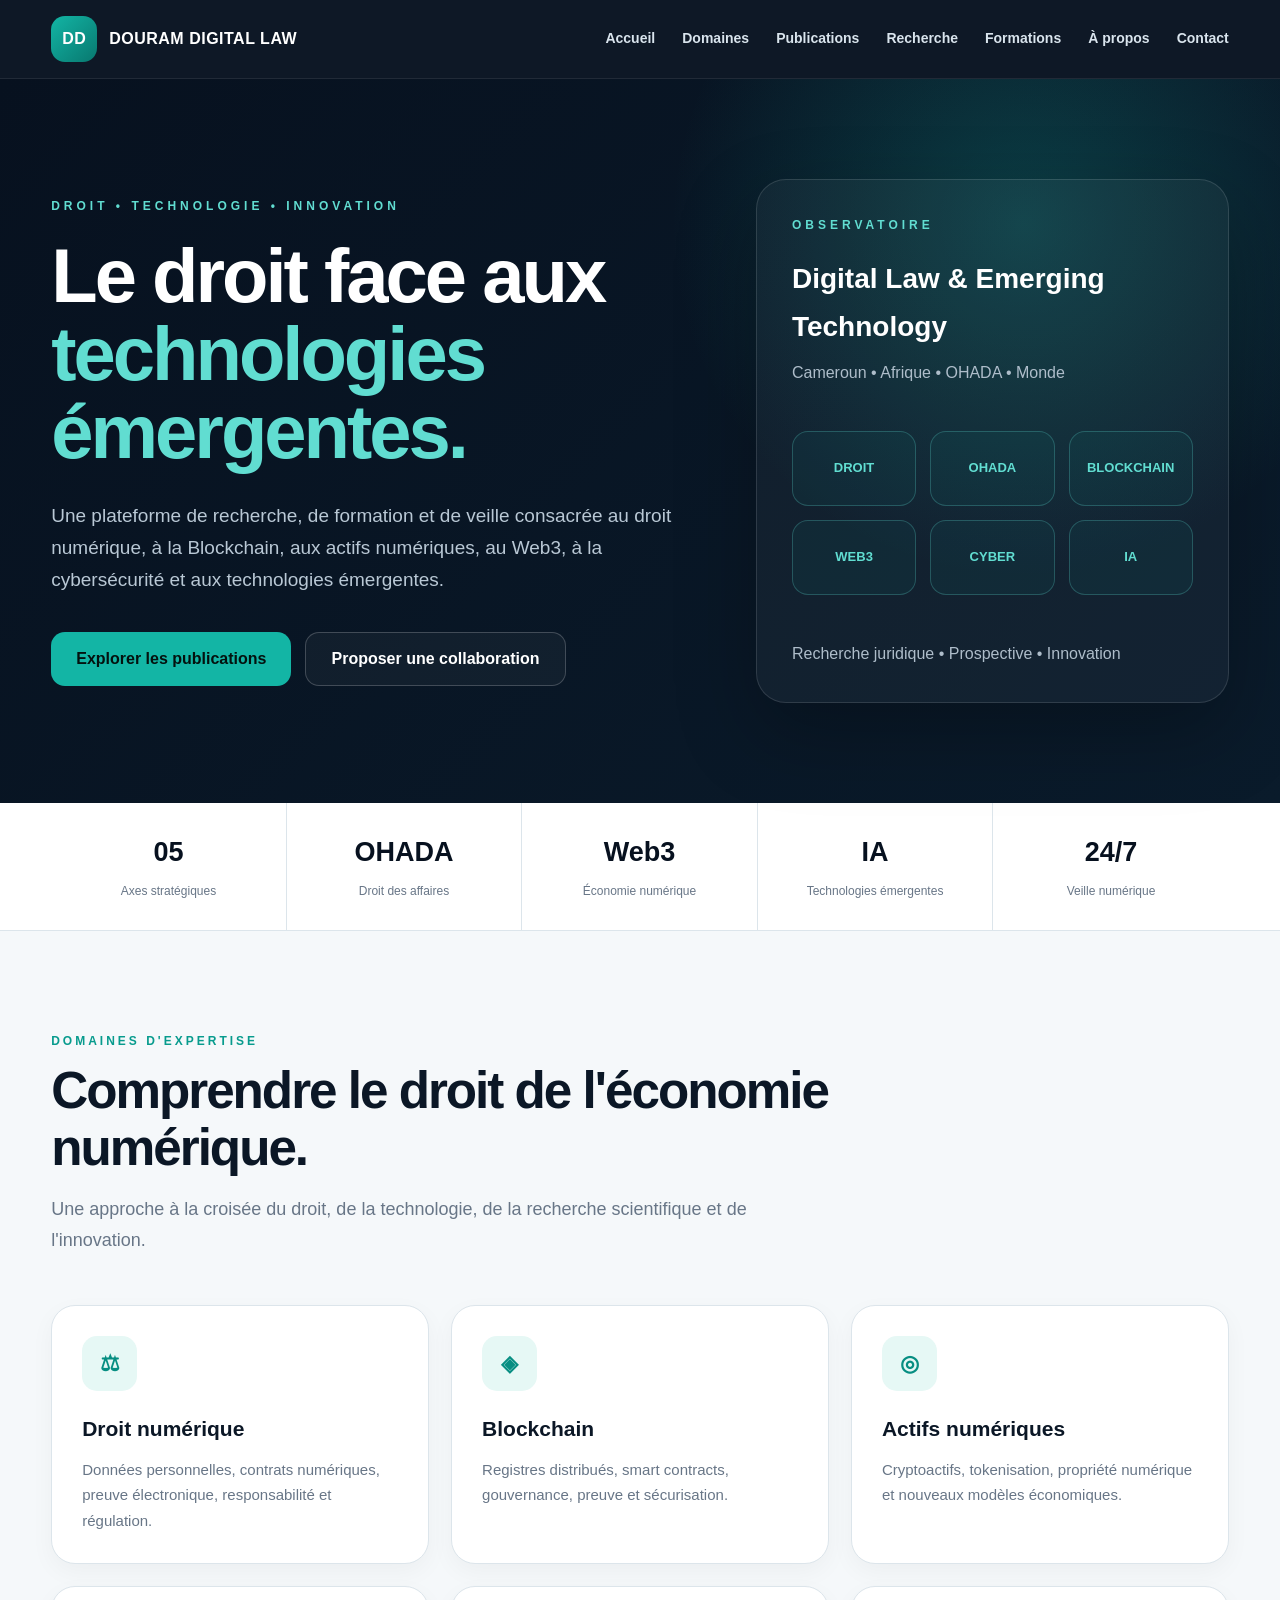
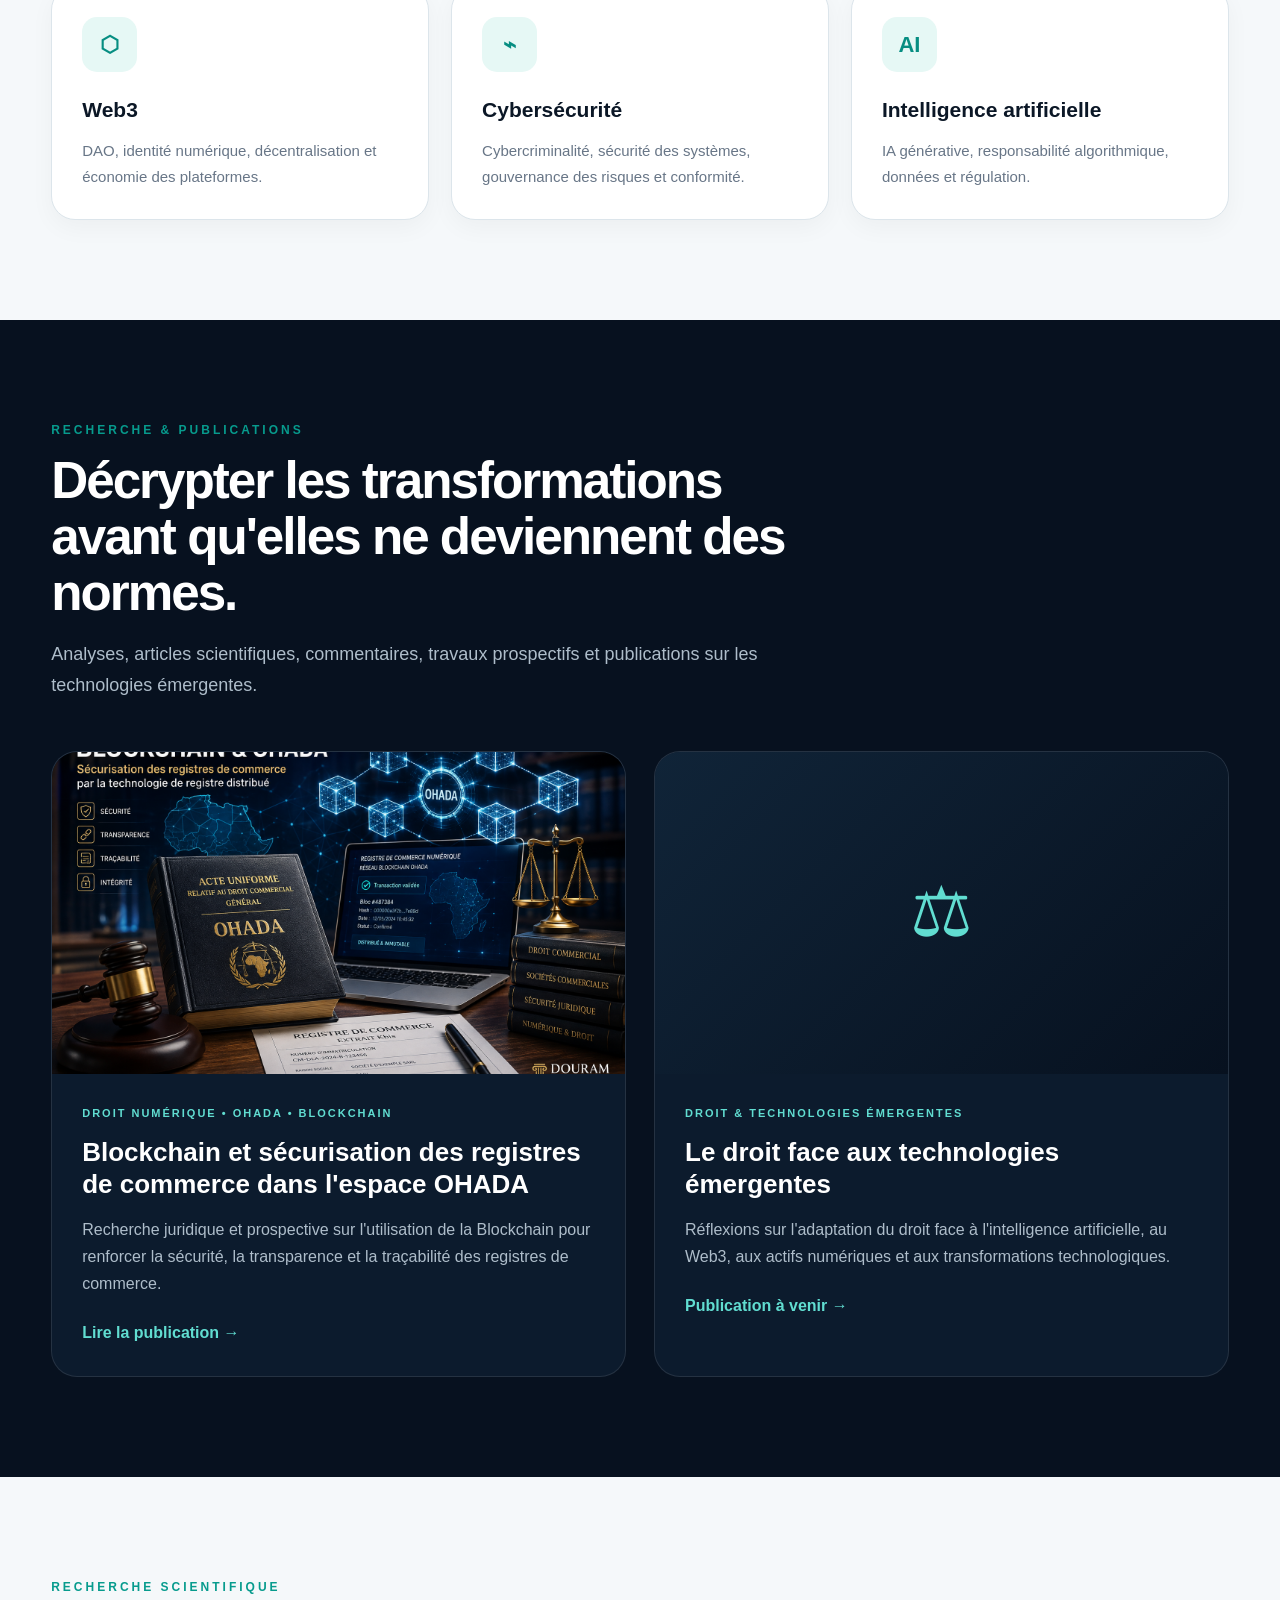
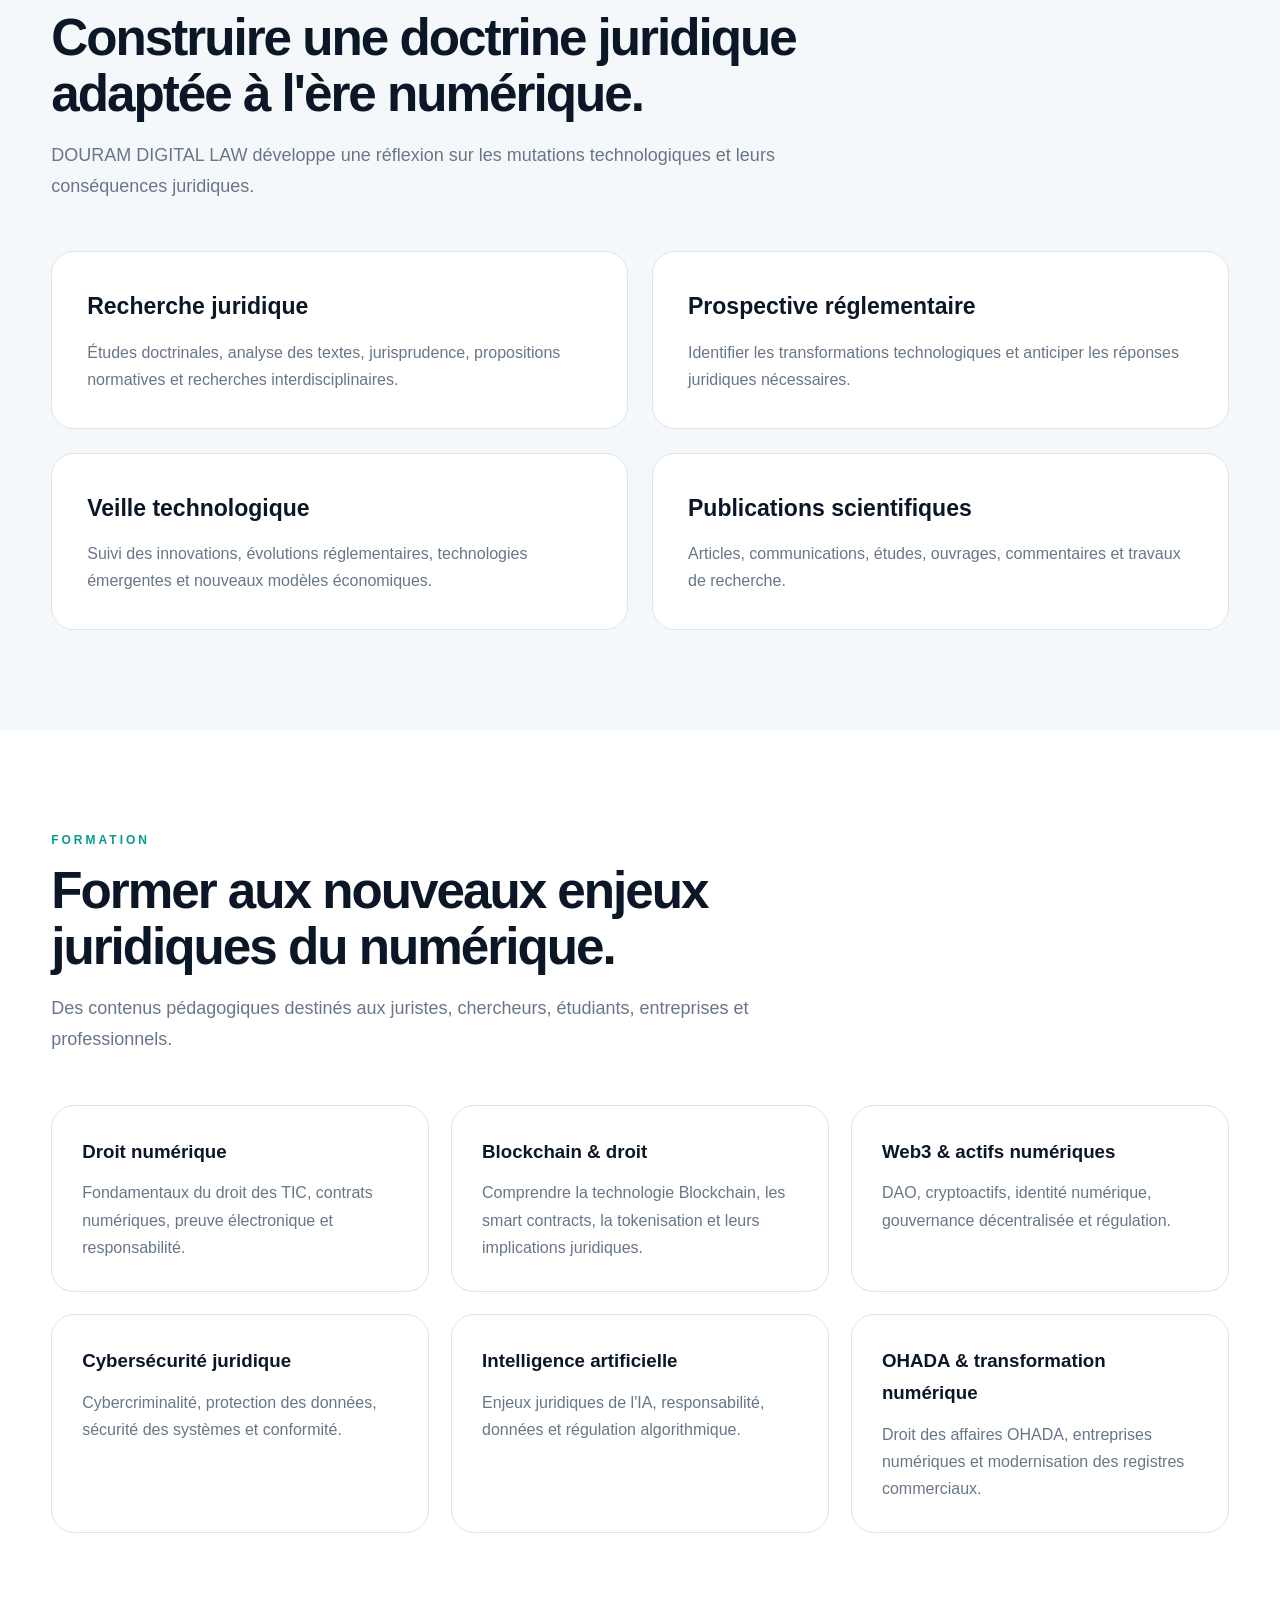
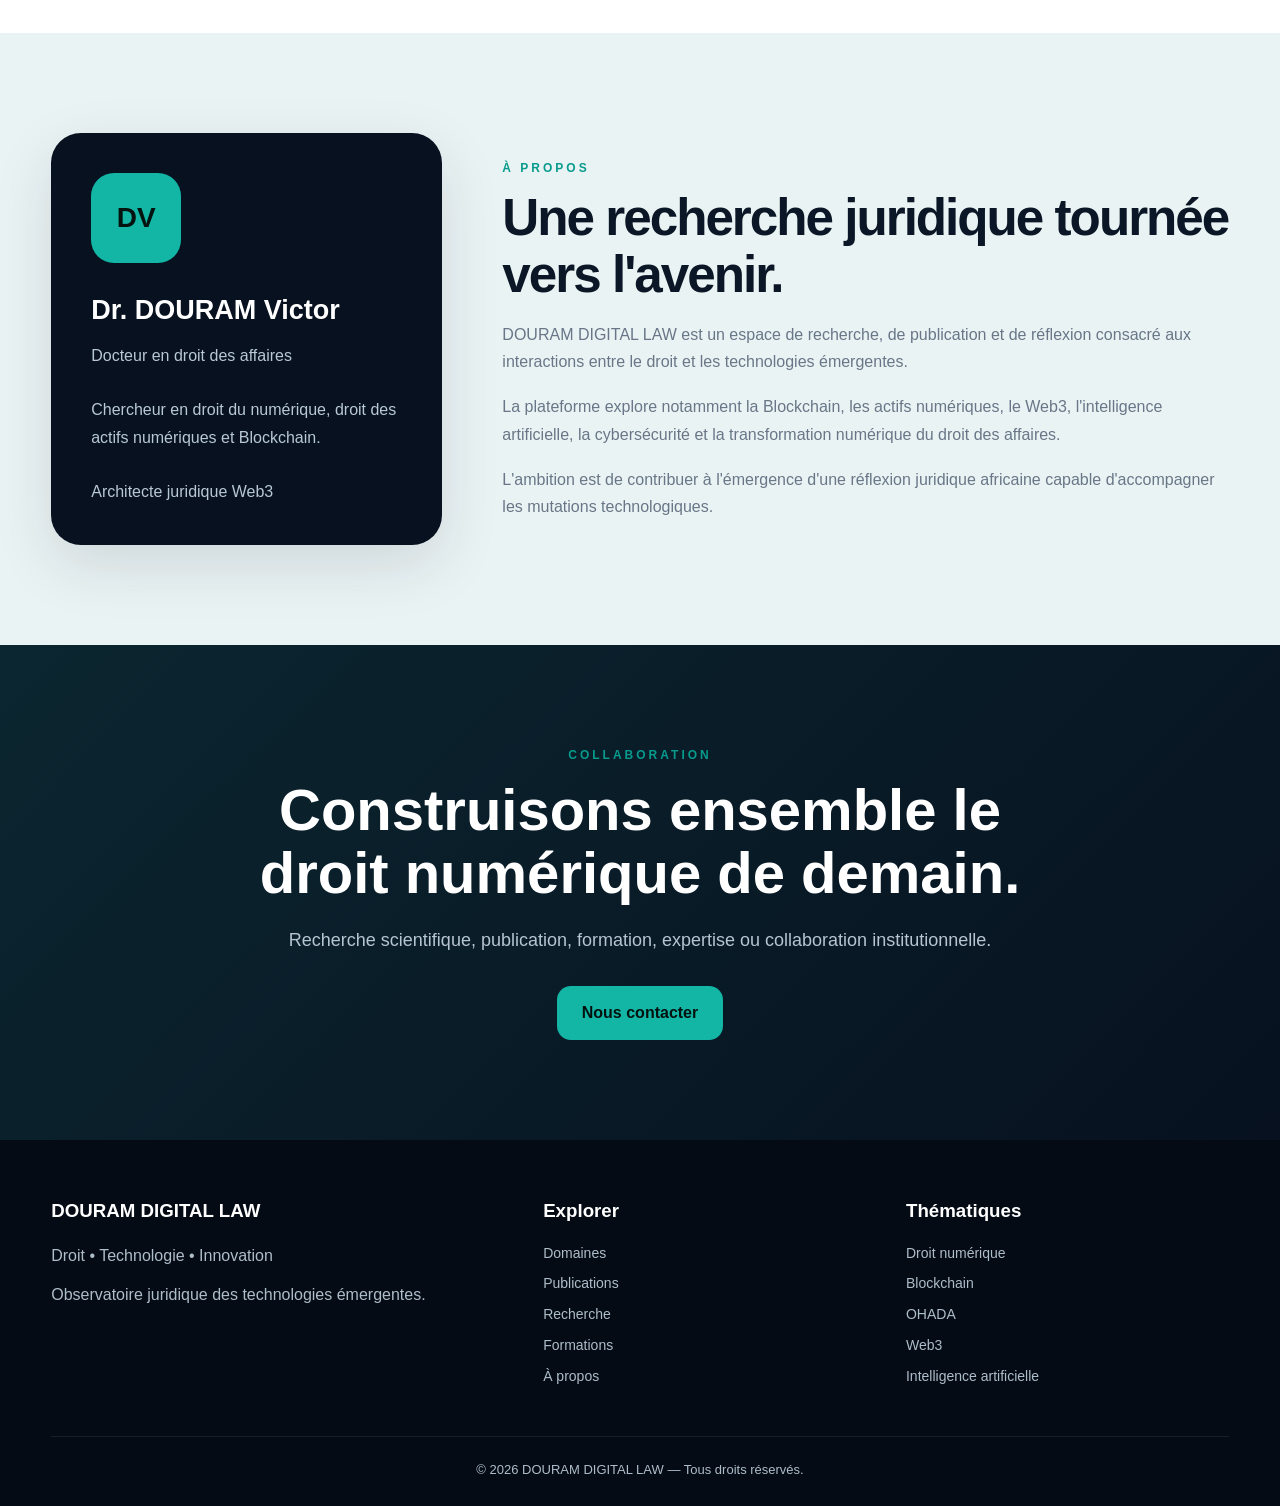
==== commit ab57a3ad: "Update index.html" ====
--- a/index.html
+++ b/index.html
@@ -4,24 +4,25 @@
 <meta charset="UTF-8">
 <meta name="viewport" content="width=device-width, initial-scale=1.0">
 
-<title>DOURAM DIGITAL LAW | Droit numérique, Blockchain & Technologies</title>
+<title>DOURAM DIGITAL LAW | Droit numérique & technologies émergentes</title>
 
 <meta name="description"
-content="DOURAM DIGITAL LAW – plateforme de recherche, de formation et de veille consacrée au droit numérique, à la blockchain, aux actifs numériques, au Web3, à la cybersécurité et aux technologies émergentes.">
+content="DOURAM DIGITAL LAW : recherche, publications, formation et veille sur le droit numérique, la Blockchain, l'OHADA, les actifs numériques, le Web3, la cybersécurité et l'intelligence artificielle.">
 
 <meta name="theme-color" content="#07111f">
 
 <style>
+
 :root{
   --navy:#07111f;
-  --navy2:#0b1728;
-  --ink:#0c1726;
-  --teal:#16b5a5;
-  --teal2:#55d8ca;
+  --navy2:#0c1b2d;
+  --teal:#13b5a5;
+  --teal-light:#61ddd1;
   --white:#ffffff;
-  --soft:#f4f7f9;
-  --line:#dce5ea;
-  --muted:#647284;
+  --bg:#f5f8fa;
+  --text:#0b1726;
+  --muted:#687687;
+  --line:#dce5eb;
   --gold:#c9a45c;
   --shadow:0 20px 60px rgba(7,17,31,.12);
   --radius:24px;
@@ -39,15 +40,15 @@
 }
 
 body{
-  font-family:Inter,Arial,Helvetica,sans-serif;
-  background:var(--soft);
-  color:var(--ink);
+  font-family:Arial,Helvetica,sans-serif;
+  background:var(--bg);
+  color:var(--text);
   line-height:1.7;
 }
 
 a{
+  text-decoration:none;
   color:inherit;
-  text-decoration:none;
 }
 
 img{
@@ -56,19 +57,23 @@
 }
 
 .container{
-  width:min(1180px,92%);
+  width:92%;
+  max-width:var(--max);
   margin:auto;
 }
 
-/* ================= HEADER ================= */
+
+/* =========================
+   NAVIGATION
+========================= */
 
 .nav{
   position:sticky;
   top:0;
-  z-index:1000;
-  background:rgba(7,17,31,.96);
+  z-index:999;
+  background:rgba(7,17,31,.97);
+  border-bottom:1px solid rgba(255,255,255,.08);
   backdrop-filter:blur(15px);
-  border-bottom:1px solid rgba(255,255,255,.08);
 }
 
 .nav-inner{
@@ -76,98 +81,98 @@
   display:flex;
   align-items:center;
   justify-content:space-between;
-  gap:30px;
 }
 
 .brand{
   display:flex;
   align-items:center;
-  gap:13px;
-  color:#fff;
+  gap:12px;
+  color:white;
   font-weight:800;
   letter-spacing:.5px;
 }
 
 .logo{
-  width:44px;
-  height:44px;
-  border-radius:13px;
-  background:linear-gradient(135deg,var(--teal),#0d7f76);
-  display:grid;
-  place-items:center;
-  color:#fff;
+  width:46px;
+  height:46px;
+  border-radius:14px;
+  background:linear-gradient(135deg,var(--teal),#08786f);
+  display:flex;
+  align-items:center;
+  justify-content:center;
+  color:white;
   font-weight:900;
-  font-size:15px;
-  box-shadow:0 10px 30px rgba(22,181,165,.25);
 }
 
 .links{
   display:flex;
+  gap:27px;
   align-items:center;
-  gap:26px;
-  color:#dce6ee;
+}
+
+.links a{
+  color:#d9e4ed;
   font-size:14px;
   font-weight:600;
-}
-
-.links a{
   transition:.25s;
 }
 
 .links a:hover{
-  color:var(--teal2);
+  color:var(--teal-light);
 }
 
 .menu{
   display:none;
   border:0;
   background:none;
-  color:#fff;
+  color:white;
   font-size:30px;
 }
 
-/* ================= HERO ================= */
+
+/* =========================
+   HERO
+========================= */
 
 .hero{
   background:
-    radial-gradient(circle at 80% 20%,rgba(22,181,165,.20),transparent 30%),
-    linear-gradient(135deg,#07111f 0%,#0b1728 55%,#0d2330 100%);
-  color:#fff;
-  padding:100px 0 90px;
-  overflow:hidden;
+    radial-gradient(circle at 80% 20%,rgba(19,181,165,.25),transparent 30%),
+    linear-gradient(135deg,#07111f,#0a1b2b);
+  color:white;
+  padding:100px 0;
 }
 
 .hero-grid{
   display:grid;
   grid-template-columns:1.15fr .85fr;
+  gap:65px;
   align-items:center;
-  gap:70px;
 }
 
 .eyebrow{
-  color:var(--teal2);
+  color:var(--teal-light);
   text-transform:uppercase;
   letter-spacing:4px;
-  font-size:13px;
-  font-weight:800;
-  margin-bottom:22px;
+  font-size:12px;
+  font-weight:900;
+  margin-bottom:20px;
 }
 
 .hero h1{
-  font-size:clamp(44px,6vw,78px);
-  line-height:1.02;
+  font-size:clamp(45px,6vw,76px);
+  line-height:1.03;
   letter-spacing:-3px;
   margin-bottom:28px;
 }
 
 .hero h1 span{
-  color:var(--teal2);
+  color:var(--teal-light);
 }
 
 .hero-text{
-  color:#b9c7d5;
+  max-width:700px;
+  color:#b9c8d5;
   font-size:19px;
-  max-width:690px;
   margin-bottom:35px;
 }
 
@@ -190,127 +195,119 @@
 
 .btn-primary{
   background:var(--teal);
-  color:#031510;
+  color:#04120f;
 }
 
 .btn-primary:hover{
   transform:translateY(-3px);
-  box-shadow:0 15px 35px rgba(22,181,165,.25);
+  box-shadow:0 15px 35px rgba(19,181,165,.3);
 }
 
 .btn-outline{
+  color:white;
   border:1px solid rgba(255,255,255,.2);
-  color:#fff;
   background:rgba(255,255,255,.04);
 }
 
 .btn-outline:hover{
-  background:rgba(255,255,255,.09);
-}
-
-/* ================= HERO PANEL ================= */
+  background:rgba(255,255,255,.1);
+}
+
+
+/* =========================
+   HERO PANEL
+========================= */
 
 .hero-panel{
   min-height:390px;
+  padding:35px;
+  border-radius:30px;
   border:1px solid rgba(255,255,255,.12);
-  border-radius:30px;
-  background:linear-gradient(145deg,rgba(255,255,255,.08),rgba(255,255,255,.02));
-  padding:35px;
-  position:relative;
-  overflow:hidden;
+  background:rgba(255,255,255,.04);
   box-shadow:0 30px 80px rgba(0,0,0,.25);
 }
 
-.hero-panel:before{
-  content:"";
-  position:absolute;
-  width:250px;
-  height:250px;
-  border-radius:50%;
-  background:rgba(22,181,165,.20);
-  filter:blur(50px);
-  right:-80px;
-  top:-80px;
+.hero-panel h2{
+  font-size:28px;
+  margin-bottom:8px;
+}
+
+.hero-panel p{
+  color:#aebdca;
 }
 
 .network{
   display:grid;
   grid-template-columns:repeat(3,1fr);
-  gap:18px;
+  gap:14px;
   margin:45px 0;
 }
 
 .node{
-  min-height:75px;
-  border:1px solid rgba(85,216,202,.22);
+  height:75px;
+  display:flex;
+  align-items:center;
+  justify-content:center;
   border-radius:16px;
-  display:grid;
-  place-items:center;
-  color:var(--teal2);
+  border:1px solid rgba(97,221,209,.25);
+  background:rgba(19,181,165,.06);
+  color:var(--teal-light);
+  font-size:13px;
   font-weight:800;
-  background:rgba(22,181,165,.05);
-}
-
-.panel-title{
-  position:relative;
-  z-index:2;
-  color:#fff;
-  font-size:26px;
-}
-
-.panel-small{
-  position:relative;
-  z-index:2;
-  color:#aebdca;
-  margin-top:8px;
-}
-
-/* ================= STRATEGIC BAND ================= */
-
-.band{
-  background:#fff;
+}
+
+
+/* =========================
+   STATS
+========================= */
+
+.stats{
+  background:white;
   border-bottom:1px solid var(--line);
 }
 
-.band-grid{
+.stats-grid{
   display:grid;
   grid-template-columns:repeat(5,1fr);
 }
 
-.metric{
-  padding:28px 18px;
+.stat{
+  padding:27px 15px;
   text-align:center;
   border-right:1px solid var(--line);
 }
 
-.metric:last-child{
+.stat:last-child{
   border-right:0;
 }
 
-.metric strong{
+.stat strong{
   display:block;
-  font-size:28px;
   color:var(--navy);
-}
-
-.metric span{
+  font-size:27px;
+}
+
+.stat span{
   color:var(--muted);
-  font-size:13px;
-}
-
-/* ================= SECTIONS ================= */
+  font-size:12px;
+}
+
+
+/* =========================
+   SECTIONS
+========================= */
 
 .section{
   padding:100px 0;
 }
 
 .section-head{
-  max-width:760px;
+  max-width:780px;
   margin-bottom:50px;
 }
 
-.section-kicker{
-  color:#079c8e;
+.kicker{
+  color:#079b8d;
   text-transform:uppercase;
   letter-spacing:3px;
   font-size:12px;
@@ -319,18 +316,21 @@
 }
 
 .section h2{
-  font-size:clamp(34px,4vw,54px);
-  line-height:1.08;
+  font-size:clamp(35px,4vw,54px);
+  line-height:1.1;
   letter-spacing:-2px;
   margin-bottom:18px;
 }
 
-.section-intro{
+.intro{
   color:var(--muted);
   font-size:18px;
 }
 
-/* ================= DOMAIN CARDS ================= */
+
+/* =========================
+   DOMAINES
+========================= */
 
 .domain-grid{
   display:grid;
@@ -339,11 +339,11 @@
 }
 
 .domain-card{
-  background:#fff;
+  background:white;
   border:1px solid var(--line);
   border-radius:var(--radius);
   padding:30px;
-  box-shadow:0 10px 30px rgba(7,17,31,.04);
+  box-shadow:0 8px 25px rgba(7,17,31,.04);
   transition:.3s;
 }
 
@@ -353,15 +353,17 @@
 }
 
 .icon{
-  width:54px;
-  height:54px;
+  width:55px;
+  height:55px;
   border-radius:15px;
-  background:#e7f8f5;
-  color:#078f82;
-  display:grid;
-  place-items:center;
-  font-size:24px;
-  margin-bottom:22px;
+  display:flex;
+  align-items:center;
+  justify-content:center;
+  background:#e6f8f5;
+  color:#078e82;
+  font-size:22px;
+  font-weight:900;
+  margin-bottom:20px;
 }
 
 .domain-card h3{
@@ -374,100 +376,109 @@
   font-size:15px;
 }
 
-/* ================= PUBLICATIONS ================= */
+
+/* =========================
+   PUBLICATIONS
+========================= */
 
 .publications{
   background:var(--navy);
-  color:#fff;
-}
-
-.publications .section-intro{
+  color:white;
+}
+
+.publications .intro{
   color:#aebdca;
 }
 
-.pub-grid{
+.publication-grid{
   display:grid;
   grid-template-columns:repeat(2,1fr);
   gap:28px;
 }
 
-.pub-card{
+.publication-card{
+  overflow:hidden;
   background:#0c1b2d;
   border:1px solid rgba(255,255,255,.1);
   border-radius:26px;
-  overflow:hidden;
   transition:.3s;
 }
 
-.pub-card:hover{
+.publication-card:hover{
   transform:translateY(-6px);
-  border-color:rgba(85,216,202,.35);
-}
-
-.pub-image{
+  border-color:rgba(97,221,209,.35);
+}
+
+.publication-image{
   width:100%;
   aspect-ratio:16/9;
   object-fit:cover;
   background:#102438;
 }
 
-.pub-body{
+.publication-body{
   padding:30px;
 }
 
 .tag{
-  color:var(--teal2);
+  color:var(--teal-light);
   text-transform:uppercase;
   letter-spacing:2px;
   font-size:11px;
   font-weight:900;
-  margin-bottom:12px;
-}
-
-.pub-card h3{
+  margin-bottom:13px;
+}
+
+.publication-body h3{
   font-size:26px;
-  line-height:1.2;
-  margin-bottom:14px;
-}
-
-.pub-card p{
+  line-height:1.25;
+  margin-bottom:15px;
+}
+
+.publication-body p{
   color:#aebdca;
-  margin-bottom:24px;
+  margin-bottom:22px;
 }
 
 .read{
-  color:var(--teal2);
+  color:var(--teal-light);
   font-weight:800;
 }
 
-/* ================= RESEARCH ================= */
+
+/* =========================
+   RECHERCHE
+========================= */
 
 .research-grid{
   display:grid;
-  grid-template-columns:1fr 1fr;
-  gap:25px;
+  grid-template-columns:repeat(2,1fr);
+  gap:24px;
 }
 
 .research-card{
-  background:#fff;
+  background:white;
   border:1px solid var(--line);
-  border-radius:24px;
+  border-radius:23px;
   padding:35px;
 }
 
 .research-card h3{
+  font-size:23px;
   margin-bottom:12px;
-  font-size:23px;
 }
 
 .research-card p{
   color:var(--muted);
 }
 
-/* ================= PROFILE ================= */
+
+/* =========================
+   PROFIL
+========================= */
 
 .profile{
-  background:#edf4f5;
+  background:#eaf3f4;
 }
 
 .profile-grid{
@@ -478,21 +489,22 @@
 }
 
 .profile-box{
+  padding:40px;
   background:var(--navy);
-  color:#fff;
+  color:white;
   border-radius:30px;
-  padding:40px;
   box-shadow:var(--shadow);
 }
 
 .profile-initial{
   width:90px;
   height:90px;
-  border-radius:24px;
+  border-radius:23px;
+  display:flex;
+  align-items:center;
+  justify-content:center;
   background:var(--teal);
-  color:#061713;
-  display:grid;
-  place-items:center;
+  color:#04130f;
   font-size:28px;
   font-weight:900;
   margin-bottom:25px;
@@ -504,11 +516,7 @@
 }
 
 .profile-box p{
-  color:#b7c5d1;
-}
-
-.profile-text h2{
-  margin-bottom:20px;
+  color:#b9c8d5;
 }
 
 .profile-text p{
@@ -516,33 +524,69 @@
   margin-bottom:18px;
 }
 
-/* ================= CTA ================= */
-
-.cta{
-  padding:90px 0;
+
+/* =========================
+   FORMATION
+========================= */
+
+.formation{
+  background:white;
+}
+
+.formation-grid{
+  display:grid;
+  grid-template-columns:repeat(3,1fr);
+  gap:22px;
+}
+
+.formation-card{
+  padding:30px;
+  border:1px solid var(--line);
+  border-radius:23px;
+  background:#fff;
+}
+
+.formation-card h3{
+  margin-bottom:12px;
+}
+
+.formation-card p{
+  color:var(--muted);
+}
+
+
+/* =========================
+   CONTACT
+========================= */
+
+.contact{
   background:linear-gradient(135deg,#0b2630,#07111f);
-  color:#fff;
-}
-
-.cta-box{
-  text-align:center;
+  color:white;
+  padding:100px 0;
+}
+
+.contact-box{
   max-width:850px;
   margin:auto;
-}
-
-.cta h2{
-  font-size:clamp(35px,5vw,58px);
+  text-align:center;
+}
+
+.contact h2{
+  font-size:clamp(36px,5vw,58px);
   line-height:1.1;
   margin-bottom:20px;
 }
 
-.cta p{
+.contact p{
   color:#b7c5d1;
   font-size:18px;
   margin-bottom:30px;
 }
 
-/* ================= FOOTER ================= */
+
+/* =========================
+   FOOTER
+========================= */
 
 .footer{
   background:#040b14;
@@ -554,16 +598,12 @@
   display:grid;
   grid-template-columns:1.4fr 1fr 1fr;
   gap:40px;
-  margin-bottom:45px;
+  margin-bottom:40px;
 }
 
 .footer h3{
-  color:#fff;
+  color:white;
   margin-bottom:15px;
-}
-
-.footer p{
-  font-size:14px;
 }
 
 .footer a{
@@ -573,30 +613,33 @@
 }
 
 .footer a:hover{
-  color:var(--teal2);
+  color:var(--teal-light);
 }
 
 .copyright{
   border-top:1px solid rgba(255,255,255,.08);
   padding-top:22px;
+  text-align:center;
   font-size:13px;
-  text-align:center;
-}
-
-/* ================= RESPONSIVE ================= */
+}
+
+
+/* =========================
+   MOBILE
+========================= */
 
 @media(max-width:900px){
 
   .links{
     display:none;
     position:absolute;
+    top:78px;
     left:4%;
     right:4%;
-    top:78px;
     padding:22px;
     background:#07111f;
+    border-radius:18px;
     border:1px solid rgba(255,255,255,.1);
-    border-radius:18px;
     flex-direction:column;
     align-items:flex-start;
   }
@@ -614,24 +657,17 @@
     grid-template-columns:1fr;
   }
 
-  .hero{
-    padding-top:70px;
-  }
-
   .domain-grid{
     grid-template-columns:1fr 1fr;
   }
 
-  .band-grid{
+  .stats-grid{
     grid-template-columns:repeat(2,1fr);
   }
 
-  .metric{
-    border-bottom:1px solid var(--line);
-  }
-
-  .pub-grid,
-  .research-grid{
+  .publication-grid,
+  .research-grid,
+  .formation-grid{
     grid-template-columns:1fr;
   }
 
@@ -640,7 +676,12 @@
   }
 }
 
+
 @media(max-width:600px){
+
+  .hero{
+    padding:70px 0;
+  }
 
   .hero h1{
     font-size:45px;
@@ -667,482 +708,935 @@
     width:100%;
   }
 
-  .band-grid{
-    grid-template-columns:1fr 1fr;
-  }
-}
+}
+
 </style>
 </head>
 
+
 <body>
 
-<!-- ================= NAVIGATION ================= -->
+
+<!-- =========================
+     NAVIGATION
+========================= -->
 
 <header class="nav">
-  <div class="container nav-inner">
-
-    <a href="#accueil" class="brand">
-      <span class="logo">DD</span>
-      <span>DOURAM DIGITAL LAW</span>
-    </a>
-
-    <button class="menu" aria-label="Menu">☰</button>
-
-    <nav class="links">
-      <a href="#accueil">Accueil</a>
-      <a href="#domaines">Domaines</a>
-      <a href="#publications">Publications</a>
-      <a href="#recherche">Recherche</a>
-      <a href="#apropos">À propos</a>
-      <a href="#contact">Contact</a>
-    </nav>
-
-  </div>
+
+<div class="container nav-inner">
+
+<a href="#accueil" class="brand">
+
+<span class="logo">DD</span>
+
+<span>DOURAM DIGITAL LAW</span>
+
+</a>
+
+
+<button class="menu" aria-label="Ouvrir le menu">
+☰
+</button>
+
+
+<nav class="links">
+
+<a href="#accueil">Accueil</a>
+
+<a href="#domaines">Domaines</a>
+
+<a href="#publications">Publications</a>
+
+<a href="#recherche">Recherche</a>
+
+<a href="#formations">Formations</a>
+
+<a href="#apropos">À propos</a>
+
+<a href="#contact">Contact</a>
+
+</nav>
+
+</div>
+
 </header>
 
 
-<!-- ================= ACCUEIL ================= -->
+
+<!-- =========================
+     HERO
+========================= -->
 
 <section id="accueil" class="hero">
 
-  <div class="container hero-grid">
-
-    <div>
-
-      <div class="eyebrow">
-        Droit • Technologie • Innovation
-      </div>
-
-      <h1>
-        Le droit face aux
-        <span>technologies émergentes.</span>
-      </h1>
-
-      <p class="hero-text">
-        DOURAM DIGITAL LAW est une plateforme de recherche,
-        de formation et de veille consacrée au droit numérique,
-        à la Blockchain, aux actifs numériques, au Web3,
-        à la cybersécurité et aux technologies émergentes.
-      </p>
-
-      <div class="actions">
-        <a class="btn btn-primary" href="#publications">
-          Explorer les publications
-        </a>
-
-        <a class="btn btn-outline" href="#contact">
-          Proposer une collaboration
-        </a>
-      </div>
-
-    </div>
-
-
-    <div class="hero-panel">
-
-      <div class="eyebrow">
-        OBSERVATOIRE
-      </div>
-
-      <h2 class="panel-title">
-        Digital Law & Emerging Technology
-      </h2>
-
-      <p class="panel-small">
-        Cameroun • Afrique • OHADA • Monde
-      </p>
-
-      <div class="network">
-        <div class="node">DROIT</div>
-        <div class="node">IA</div>
-        <div class="node">WEB3</div>
-        <div class="node">OHADA</div>
-        <div class="node">BLOCKCHAIN</div>
-        <div class="node">CYBER</div>
-      </div>
-
-      <p class="panel-small">
-        Analyse juridique • Prospective • Innovation
-      </p>
-
-    </div>
-
-  </div>
+<div class="container hero-grid">
+
+
+<div>
+
+<div class="eyebrow">
+Droit • Technologie • Innovation
+</div>
+
+
+<h1>
+
+Le droit face aux
+
+<span>technologies émergentes.</span>
+
+</h1>
+
+
+<p class="hero-text">
+
+Une plateforme de recherche, de formation et de veille
+consacrée au droit numérique, à la Blockchain,
+aux actifs numériques, au Web3, à la cybersécurité
+et aux technologies émergentes.
+
+</p>
+
+
+<div class="actions">
+
+<a href="#publications" class="btn btn-primary">
+Explorer les publications
+</a>
+
+<a href="#contact" class="btn btn-outline">
+Proposer une collaboration
+</a>
+
+</div>
+
+</div>
+
+
+
+<div class="hero-panel">
+
+<div class="eyebrow">
+OBSERVATOIRE
+</div>
+
+<h2>
+Digital Law & Emerging Technology
+</h2>
+
+<p>
+Cameroun • Afrique • OHADA • Monde
+</p>
+
+
+<div class="network">
+
+<div class="node">DROIT</div>
+
+<div class="node">OHADA</div>
+
+<div class="node">BLOCKCHAIN</div>
+
+<div class="node">WEB3</div>
+
+<div class="node">CYBER</div>
+
+<div class="node">IA</div>
+
+</div>
+
+
+<p>
+Recherche juridique • Prospective • Innovation
+</p>
+
+</div>
+
+</div>
 
 </section>
 
 
-<!-- ================= CHIFFRES ================= -->
-
-<section class="band">
-
-  <div class="container band-grid">
-
-    <div class="metric">
-      <strong>05</strong>
-      <span>Axes stratégiques</span>
-    </div>
-
-    <div class="metric">
-      <strong>OHADA</strong>
-      <span>Droit des affaires</span>
-    </div>
-
-    <div class="metric">
-      <strong>Web3</strong>
-      <span>Économie numérique</span>
-    </div>
-
-    <div class="metric">
-      <strong>IA</strong>
-      <span>Technologies émergentes</span>
-    </div>
-
-    <div class="metric">
-      <strong>24/7</strong>
-      <span>Veille numérique</span>
-    </div>
-
-  </div>
+
+<!-- =========================
+     STATISTIQUES
+========================= -->
+
+<section class="stats">
+
+<div class="container stats-grid">
+
+<div class="stat">
+<strong>05</strong>
+<span>Axes stratégiques</span>
+</div>
+
+<div class="stat">
+<strong>OHADA</strong>
+<span>Droit des affaires</span>
+</div>
+
+<div class="stat">
+<strong>Web3</strong>
+<span>Économie numérique</span>
+</div>
+
+<div class="stat">
+<strong>IA</strong>
+<span>Technologies émergentes</span>
+</div>
+
+<div class="stat">
+<strong>24/7</strong>
+<span>Veille numérique</span>
+</div>
+
+</div>
 
 </section>
 
 
-<!-- ================= DOMAINES ================= -->
+
+<!-- =========================
+     DOMAINES
+========================= -->
 
 <section id="domaines" class="section">
 
-  <div class="container">
-
-    <div class="section-head">
-
-      <div class="section-kicker">
-        Domaines d'expertise
-      </div>
-
-      <h2>
-        Comprendre le droit de l'économie numérique.
-      </h2>
-
-      <p class="section-intro">
-        Une approche à la croisée du droit, de la technologie,
-        de la recherche scientifique et de l'innovation.
-      </p>
-
-    </div>
-
-
-    <div class="domain-grid">
-
-      <article class="domain-card">
-        <div class="icon">⚖</div>
-        <h3>Droit numérique</h3>
-        <p>
-          Données personnelles, contrats numériques,
-          preuve électronique, responsabilité et régulation.
-        </p>
-      </article>
-
-
-      <article class="domain-card">
-        <div class="icon">◈</div>
-        <h3>Blockchain</h3>
-        <p>
-          Technologie des registres distribués,
-          smart contracts, gouvernance et sécurisation.
-        </p>
-      </article>
-
-
-      <article class="domain-card">
-        <div class="icon">◎</div>
-        <h3>Actifs numériques</h3>
-        <p>
-          Cryptoactifs, tokenisation, propriété numérique
-          et enjeux juridiques des nouveaux actifs.
-        </p>
-      </article>
-
-
-      <article class="domain-card">
-        <div class="icon">⬡</div>
-        <h3>Web3</h3>
-        <p>
-          DAO, identité numérique, décentralisation,
-          économie des plateformes et nouveaux modèles.
-        </p>
-      </article>
-
-
-      <article class="domain-card">
-        <div class="icon">⌁</div>
-        <h3>Cybersécurité</h3>
-        <p>
-          Sécurité des systèmes, cybercriminalité,
-          gouvernance des risques et conformité.
-        </p>
-      </article>
-
-
-      <article class="domain-card">
-        <div class="icon">AI</div>
-        <h3>Intelligence artificielle</h3>
-        <p>
-          Responsabilité algorithmique, IA générative,
-          données, propriété intellectuelle et régulation.
-        </p>
-      </article>
-
-    </div>
-
-  </div>
+<div class="container">
+
+
+<div class="section-head">
+
+<div class="kicker">
+Domaines d'expertise
+</div>
+
+<h2>
+Comprendre le droit de l'économie numérique.
+</h2>
+
+<p class="intro">
+Une approche à la croisée du droit, de la technologie,
+de la recherche scientifique et de l'innovation.
+</p>
+
+</div>
+
+
+
+<div class="domain-grid">
+
+
+<div class="domain-card">
+
+<div class="icon">⚖</div>
+
+<h3>
+Droit numérique
+</h3>
+
+<p>
+Données personnelles, contrats numériques,
+preuve électronique, responsabilité et régulation.
+</p>
+
+</div>
+
+
+
+<div class="domain-card">
+
+<div class="icon">◈</div>
+
+<h3>
+Blockchain
+</h3>
+
+<p>
+Registres distribués, smart contracts,
+gouvernance, preuve et sécurisation.
+</p>
+
+</div>
+
+
+
+<div class="domain-card">
+
+<div class="icon">◎</div>
+
+<h3>
+Actifs numériques
+</h3>
+
+<p>
+Cryptoactifs, tokenisation, propriété numérique
+et nouveaux modèles économiques.
+</p>
+
+</div>
+
+
+
+<div class="domain-card">
+
+<div class="icon">⬡</div>
+
+<h3>
+Web3
+</h3>
+
+<p>
+DAO, identité numérique, décentralisation
+et économie des plateformes.
+</p>
+
+</div>
+
+
+
+<div class="domain-card">
+
+<div class="icon">⌁</div>
+
+<h3>
+Cybersécurité
+</h3>
+
+<p>
+Cybercriminalité, sécurité des systèmes,
+gouvernance des risques et conformité.
+</p>
+
+</div>
+
+
+
+<div class="domain-card">
+
+<div class="icon">AI</div>
+
+<h3>
+Intelligence artificielle
+</h3>
+
+<p>
+IA générative, responsabilité algorithmique,
+données et régulation.
+</p>
+
+</div>
+
+
+</div>
+
+</div>
 
 </section>
 
 
-<!-- ================= PUBLICATIONS ================= -->
+
+<!-- =========================
+     PUBLICATIONS
+========================= -->
 
 <section id="publications" class="section publications">
 
-  <div class="container">
-
-    <div class="section-head">
-
-      <div class="section-kicker">
-        Publications & recherche
-      </div>
-
-      <h2>
-        Décrypter les transformations avant qu'elles ne deviennent des normes.
-      </h2>
-
-      <p class="section-intro">
-        Analyses juridiques, articles scientifiques,
-        commentaires et travaux prospectifs sur les technologies émergentes.
-      </p>
-
-    </div>
-
-
-    <div class="pub-grid">
-
-
-      <!-- PUBLICATION 1 -->
-
-      <article class="pub-card">
-
-        <img
-          class="pub-image"
-          src="images/file_0000000046d881f4a9417ebfb7b901a0.png"
-          alt="Blockchain et sécurisation des registres de commerce dans l'espace OHADA">
-
-        <div class="pub-body">
-
-          <div class="tag">
-            Droit numérique • OHADA • Blockchain
-          </div>
-
-          <h3>
-            Blockchain et sécurisation des registres de commerce dans l'espace OHADA
-          </h3>
-
-          <p>
-            Recherche juridique et prospective sur l'utilisation
-            des registres distribués pour renforcer la sécurité,
-            la transparence et la traçabilité des informations commerciales.
-          </p>
-
-          <a class="read" href="blockchain-ohada.html">
-            Lire la publication →
-          </a>
-
-        </div>
-
-      </article>
-
-
-      <!-- PUBLICATION 2 -->
-
-      <article class="pub-card">
-
-        <div
-          class="pub-image"
-          style="display:grid;place-items:center;color:#55d8ca;font-size:50px;">
-          ⚖
-        </div>
-
-        <div class="pub-body">
-
-          <div class="tag">
-            Droit des TIC
-          </div>
-
-          <h3>
-            Le droit face aux technologies émergentes
-          </h3>
-
-          <p>
-            Réflexions sur l'adaptation des systèmes juridiques
-            face à l'intelligence artificielle, au Web3,
-            aux actifs numériques et à la transformation numérique.
-          </p>
-
-          <a class="read" href="#contact">
-            Publication à venir →
-          </a>
-
-        </div>
-
-      </article>
-
-
-    </div>
-
-  </div>
+<div class="container">
+
+
+<div class="section-head">
+
+<div class="kicker">
+Recherche & Publications
+</div>
+
+<h2>
+Décrypter les transformations avant qu'elles ne deviennent des normes.
+</h2>
+
+<p class="intro">
+Analyses, articles scientifiques, commentaires,
+travaux prospectifs et publications sur les technologies émergentes.
+</p>
+
+</div>
+
+
+
+<div class="publication-grid">
+
+
+<!-- PUBLICATION PRINCIPALE -->
+
+<article class="publication-card">
+
+
+<img
+class="publication-image"
+src="images/file_0000000046d881f4a9417ebfb7b901a0.png"
+alt="Blockchain et sécurisation des registres de commerce dans l'espace OHADA"
+>
+
+
+<div class="publication-body">
+
+<div class="tag">
+Droit numérique • OHADA • Blockchain
+</div>
+
+
+<h3>
+Blockchain et sécurisation des registres de commerce dans l'espace OHADA
+</h3>
+
+
+<p>
+Recherche juridique et prospective sur l'utilisation
+de la Blockchain pour renforcer la sécurité,
+la transparence et la traçabilité des registres de commerce.
+</p>
+
+
+<a href="blockchain-ohada.html" class="read">
+Lire la publication →
+</a>
+
+</div>
+
+</article>
+
+
+
+<!-- DEUXIÈME PUBLICATION -->
+
+<article class="publication-card">
+
+
+<div
+class="publication-image"
+style="
+display:flex;
+align-items:center;
+justify-content:center;
+font-size:70px;
+color:#61ddd1;
+background:linear-gradient(135deg,#102438,#07111f);
+">
+
+⚖
+
+</div>
+
+
+<div class="publication-body">
+
+<div class="tag">
+Droit & technologies émergentes
+</div>
+
+
+<h3>
+Le droit face aux technologies émergentes
+</h3>
+
+
+<p>
+Réflexions sur l'adaptation du droit face
+à l'intelligence artificielle, au Web3,
+aux actifs numériques et aux transformations technologiques.
+</p>
+
+
+<a href="#contact" class="read">
+Publication à venir →
+</a>
+
+</div>
+
+</article>
+
+
+</div>
+
+</div>
 
 </section>
 
 
-<!-- ================= RECHERCHE ================= -->
+
+<!-- =========================
+     RECHERCHE
+========================= -->
 
 <section id="recherche" class="section">
 
-  <div class="container">
-
-    <div class="section-head">
-
-      <div class="section-kicker">
-        Recherche scientifique
-      </div>
-
-      <h2>
-        Construire une doctrine juridique adaptée à l'ère numérique.
-      </h2>
-
-      <p class="section-intro">
-        DOURAM DIGITAL LAW entend contribuer à la réflexion
-        juridique sur les mutations technologiques en Afrique
-        et dans l'espace OHADA.
-      </p>
-
-    </div>
-
-
-    <div class="research-grid">
-
-      <div class="research-card">
-
-        <h3>Recherche juridique</h3>
-
-        <p>
-          Études doctrinales, analyses de textes,
-          jurisprudence, propositions normatives et
-          recherches interdisciplinaires.
-        </p>
-
-      </div>
-
-
-      <div class="research-card">
-
-        <h3>Prospective réglementaire</h3>
-
-        <p>
-          Anticiper les transformations technologiques
-          et identifier les réponses juridiques nécessaires
-          à leur encadrement.
-        </p>
-
-      </div>
-
-
-      <div class="research-card">
-
-        <h3>Formation</h3>
-
-        <p>
-          Modules et ressources pédagogiques consacrés
-          au droit numérique, à la Blockchain,
-          au Web3 et aux technologies émergentes.
-        </p>
-
-      </div>
-
-
-      <div class="research-card">
-
-        <h3>Veille technologique</h3>
-
-        <p>
-          Suivi des innovations, évolutions réglementaires,
-          tendances technologiques et nouveaux modèles
-          économiques numériques.
-        </p>
-
-      </div>
-
-    </div>
-
-  </div>
+<div class="container">
+
+
+<div class="section-head">
+
+<div class="kicker">
+Recherche scientifique
+</div>
+
+<h2>
+Construire une doctrine juridique adaptée à l'ère numérique.
+</h2>
+
+<p class="intro">
+DOURAM DIGITAL LAW développe une réflexion
+sur les mutations technologiques et leurs conséquences juridiques.
+</p>
+
+</div>
+
+
+
+<div class="research-grid">
+
+
+<div class="research-card">
+
+<h3>
+Recherche juridique
+</h3>
+
+<p>
+Études doctrinales, analyse des textes,
+jurisprudence, propositions normatives
+et recherches interdisciplinaires.
+</p>
+
+</div>
+
+
+
+<div class="research-card">
+
+<h3>
+Prospective réglementaire
+</h3>
+
+<p>
+Identifier les transformations technologiques
+et anticiper les réponses juridiques nécessaires.
+</p>
+
+</div>
+
+
+
+<div class="research-card">
+
+<h3>
+Veille technologique
+</h3>
+
+<p>
+Suivi des innovations, évolutions réglementaires,
+technologies émergentes et nouveaux modèles économiques.
+</p>
+
+</div>
+
+
+
+<div class="research-card">
+
+<h3>
+Publications scientifiques
+</h3>
+
+<p>
+Articles, communications, études,
+ouvrages, commentaires et travaux de recherche.
+</p>
+
+</div>
+
+
+</div>
+
+</div>
 
 </section>
 
 
-<!-- ================= À PROPOS ================= -->
+
+<!-- =========================
+     FORMATIONS
+========================= -->
+
+<section id="formations" class="section formation">
+
+<div class="container">
+
+
+<div class="section-head">
+
+<div class="kicker">
+Formation
+</div>
+
+<h2>
+Former aux nouveaux enjeux juridiques du numérique.
+</h2>
+
+<p class="intro">
+Des contenus pédagogiques destinés aux juristes,
+chercheurs, étudiants, entreprises et professionnels.
+</p>
+
+</div>
+
+
+
+<div class="formation-grid">
+
+
+<div class="formation-card">
+
+<h3>
+Droit numérique
+</h3>
+
+<p>
+Fondamentaux du droit des TIC,
+contrats numériques, preuve électronique
+et responsabilité.
+</p>
+
+</div>
+
+
+
+<div class="formation-card">
+
+<h3>
+Blockchain & droit
+</h3>
+
+<p>
+Comprendre la technologie Blockchain,
+les smart contracts, la tokenisation
+et leurs implications juridiques.
+</p>
+
+</div>
+
+
+
+<div class="formation-card">
+
+<h3>
+Web3 & actifs numériques
+</h3>
+
+<p>
+DAO, cryptoactifs, identité numérique,
+gouvernance décentralisée et régulation.
+</p>
+
+</div>
+
+
+
+<div class="formation-card">
+
+<h3>
+Cybersécurité juridique
+</h3>
+
+<p>
+Cybercriminalité, protection des données,
+sécurité des systèmes et conformité.
+</p>
+
+</div>
+
+
+
+<div class="formation-card">
+
+<h3>
+Intelligence artificielle
+</h3>
+
+<p>
+Enjeux juridiques de l'IA,
+responsabilité, données et régulation algorithmique.
+</p>
+
+</div>
+
+
+
+<div class="formation-card">
+
+<h3>
+OHADA & transformation numérique
+</h3>
+
+<p>
+Droit des affaires OHADA,
+entreprises numériques et modernisation
+des registres commerciaux.
+</p>
+
+</div>
+
+
+</div>
+
+</div>
+
+</section>
+
+
+
+<!-- =========================
+     À PROPOS
+========================= -->
 
 <section id="apropos" class="section profile">
 
-  <div class="container profile-grid">
-
-
-    <div class="profile-box">
-
-      <div class="profile-initial">
-        DV
-      </div>
-
-      <h3>
-        Dr. DOURAM Victor
-      </h3>
-
-      <p>
-        Docteur en droit des affaires
-      </p>
-
-      <br>
-
-      <p>
-        Chercheur en droit du numérique,
-        droit des actifs numériques et Blockchain.
-      </p>
-
-      <br>
-
-      <p>
-        Architecte juridique Web3
-      </p>
-
-    </div>
-
-
-    <div class="profile-text">
-
-      <div class="section-kicker">
-        À propos
-      </div>
-
-      <h2>
-        Une recherche juridique tournée vers l'avenir.
-      </h2>
-
-      <p>
-        DOURAM DIGITAL LAW est conçu comme un espace
-        de réflexion consacré aux interactions entre
-        le droit, l'innovation technologique et
-        la transformation des modèles économiques.
-      </p>
-
-      <p>
-        La plateforme explore notamment les enjeux
-        juridiques de la Blockchain, des actifs numériques,
-        du Web3, de l'intelligence artificiell
+<div class="container profile-grid">
+
+
+<div class="profile-box">
+
+<div class="profile-initial">
+DV
+</div>
+
+
+<h3>
+Dr. DOURAM Victor
+</h3>
+
+<p>
+Docteur en droit des affaires
+</p>
+
+<br>
+
+<p>
+Chercheur en droit du numérique,
+droit des actifs numériques et Blockchain.
+</p>
+
+<br>
+
+<p>
+Architecte juridique Web3
+</p>
+
+</div>
+
+
+
+<div>
+
+<div class="kicker">
+À propos
+</div>
+
+<h2>
+Une recherche juridique tournée vers l'avenir.
+</h2>
+
+
+<p style="color:#687687;margin-bottom:18px">
+
+DOURAM DIGITAL LAW est un espace de recherche,
+de publication et de réflexion consacré
+aux interactions entre le droit et les technologies émergentes.
+
+</p>
+
+
+<p style="color:#687687;margin-bottom:18px">
+
+La plateforme explore notamment la Blockchain,
+les actifs numériques, le Web3,
+l'intelligence artificielle,
+la cybersécurité et la transformation numérique
+du droit des affaires.
+
+</p>
+
+
+<p style="color:#687687">
+
+L'ambition est de contribuer à l'émergence
+d'une réflexion juridique africaine capable
+d'accompagner les mutations technologiques.
+
+</p>
+
+</div>
+
+
+</div>
+
+</section>
+
+
+
+<!-- =========================
+     CONTACT
+========================= -->
+
+<section id="contact" class="contact">
+
+<div class="container contact-box">
+
+
+<div class="kicker">
+Collaboration
+</div>
+
+
+<h2>
+Construisons ensemble le droit numérique de demain.
+</h2>
+
+
+<p>
+Recherche scientifique, publication, formation,
+expertise ou collaboration institutionnelle.
+</p>
+
+
+<div class="actions" style="justify-content:center">
+
+<a
+href="mailto:contact@douramdigital.law"
+class="btn btn-primary">
+
+Nous contacter
+
+</a>
+
+</div>
+
+</div>
+
+</section>
+
+
+
+<!-- =========================
+     FOOTER
+========================= -->
+
+<footer class="footer">
+
+<div class="container footer-grid">
+
+
+<div>
+
+<h3>
+DOURAM DIGITAL LAW
+</h3>
+
+<p>
+Droit • Technologie • Innovation
+</p>
+
+<p style="margin-top:12px">
+Observatoire juridique des technologies émergentes.
+</p>
+
+</div>
+
+
+
+<div>
+
+<h3>
+Explorer
+</h3>
+
+<a href="#domaines">Domaines</a>
+
+<a href="#publications">Publications</a>
+
+<a href="#recherche">Recherche</a>
+
+<a href="#formations">Formations</a>
+
+<a href="#apropos">À propos</a>
+
+</div>
+
+
+
+<div>
+
+<h3>
+Thématiques
+</h3>
+
+<a href="#domaines">Droit numérique</a>
+
+<a href="#domaines">Blockchain</a>
+
+<a href="#domaines">OHADA</a>
+
+<a href="#domaines">Web3</a>
+
+<a href="#domaines">Intelligence artificielle</a>
+
+</div>
+
+
+</div>
+
+
+<div class="container copyright">
+
+© 2026 DOURAM DIGITAL LAW — Tous droits réservés.
+
+</div>
+
+</footer>
+
+
+
+<!-- =========================
+     JAVASCRIPT
+========================= -->
+
+<script>
+
+const menu = document.querySelector(".menu");
+
+const links = document.querySelector(".links");
+
+
+menu.addEventListener("click",function(){
+
+links.classList.toggle("open");
+
+});
+
+
+document.querySelectorAll(".links a").forEach(function(link){
+
+link.addEventListener("click",function(){
+
+links.classList.remove("open");
+
+});
+
+});
+
+</script>
+
+
+</body>
+</html>
